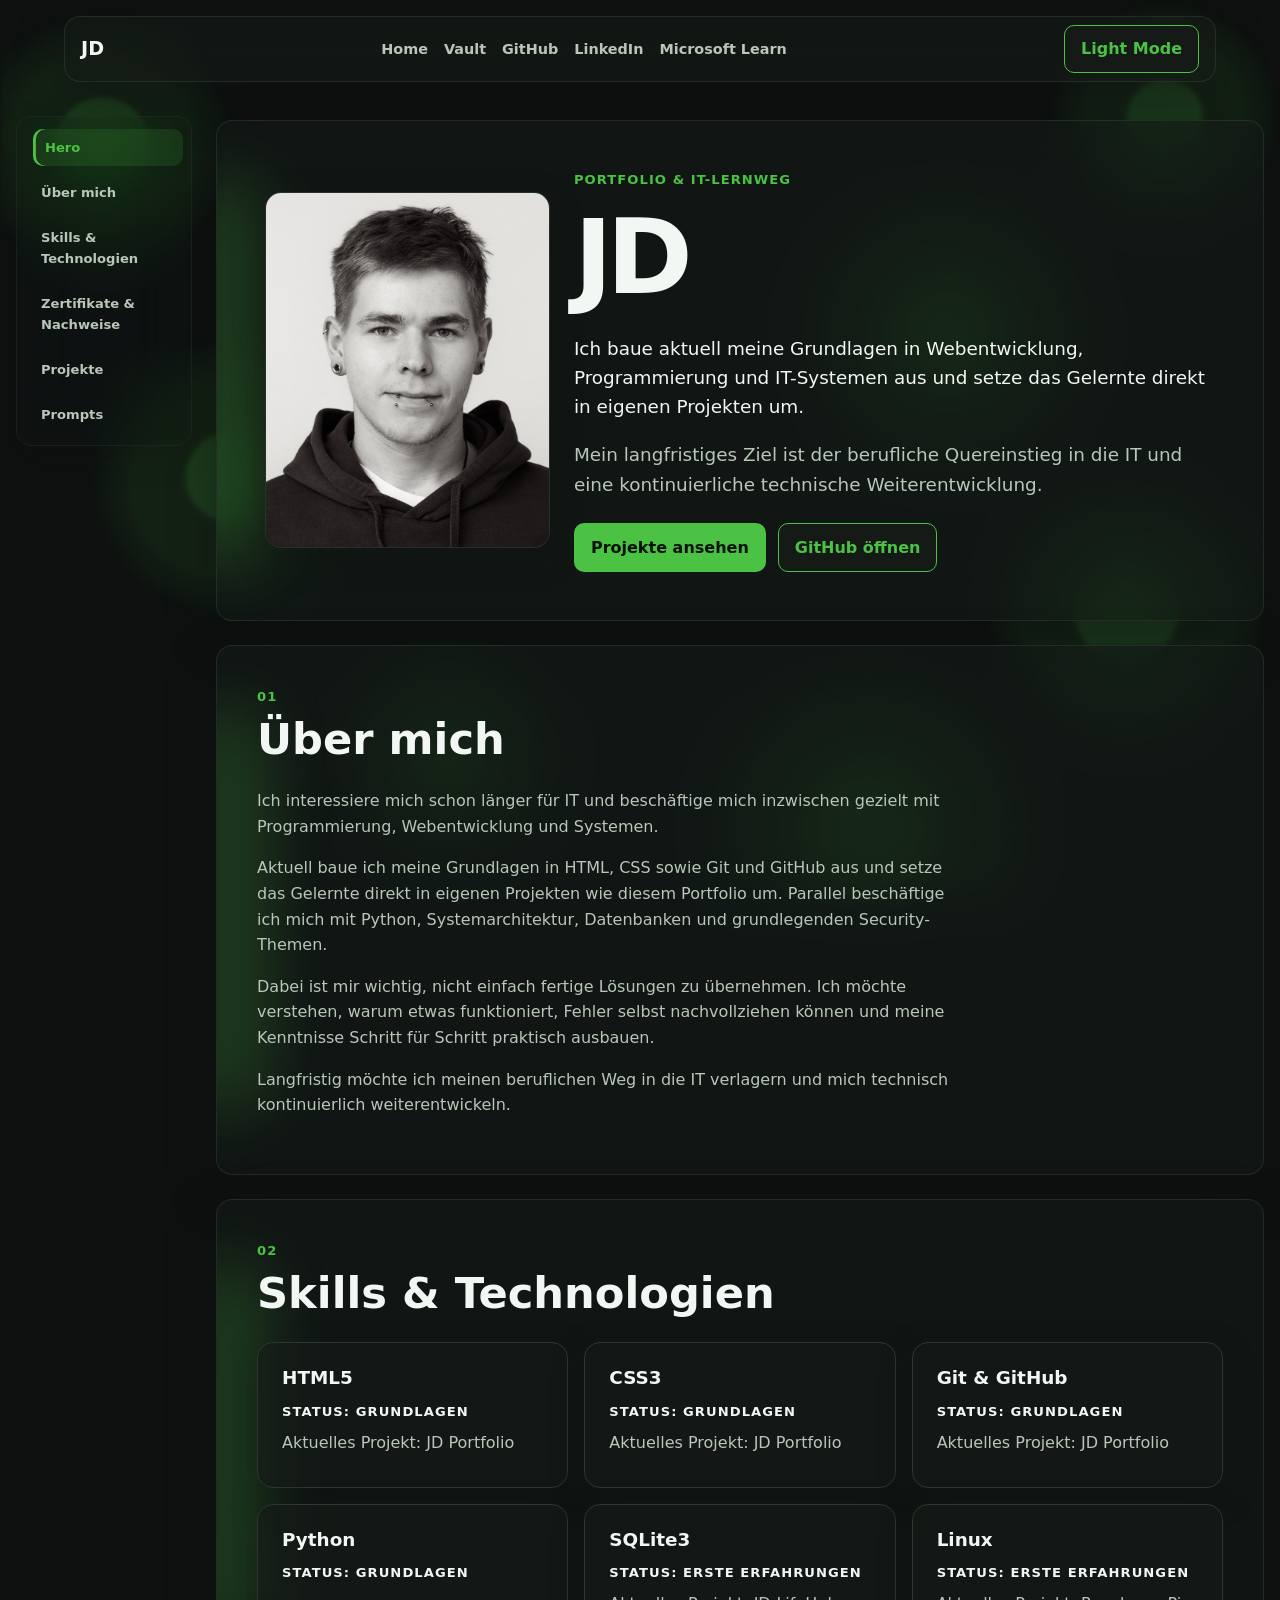
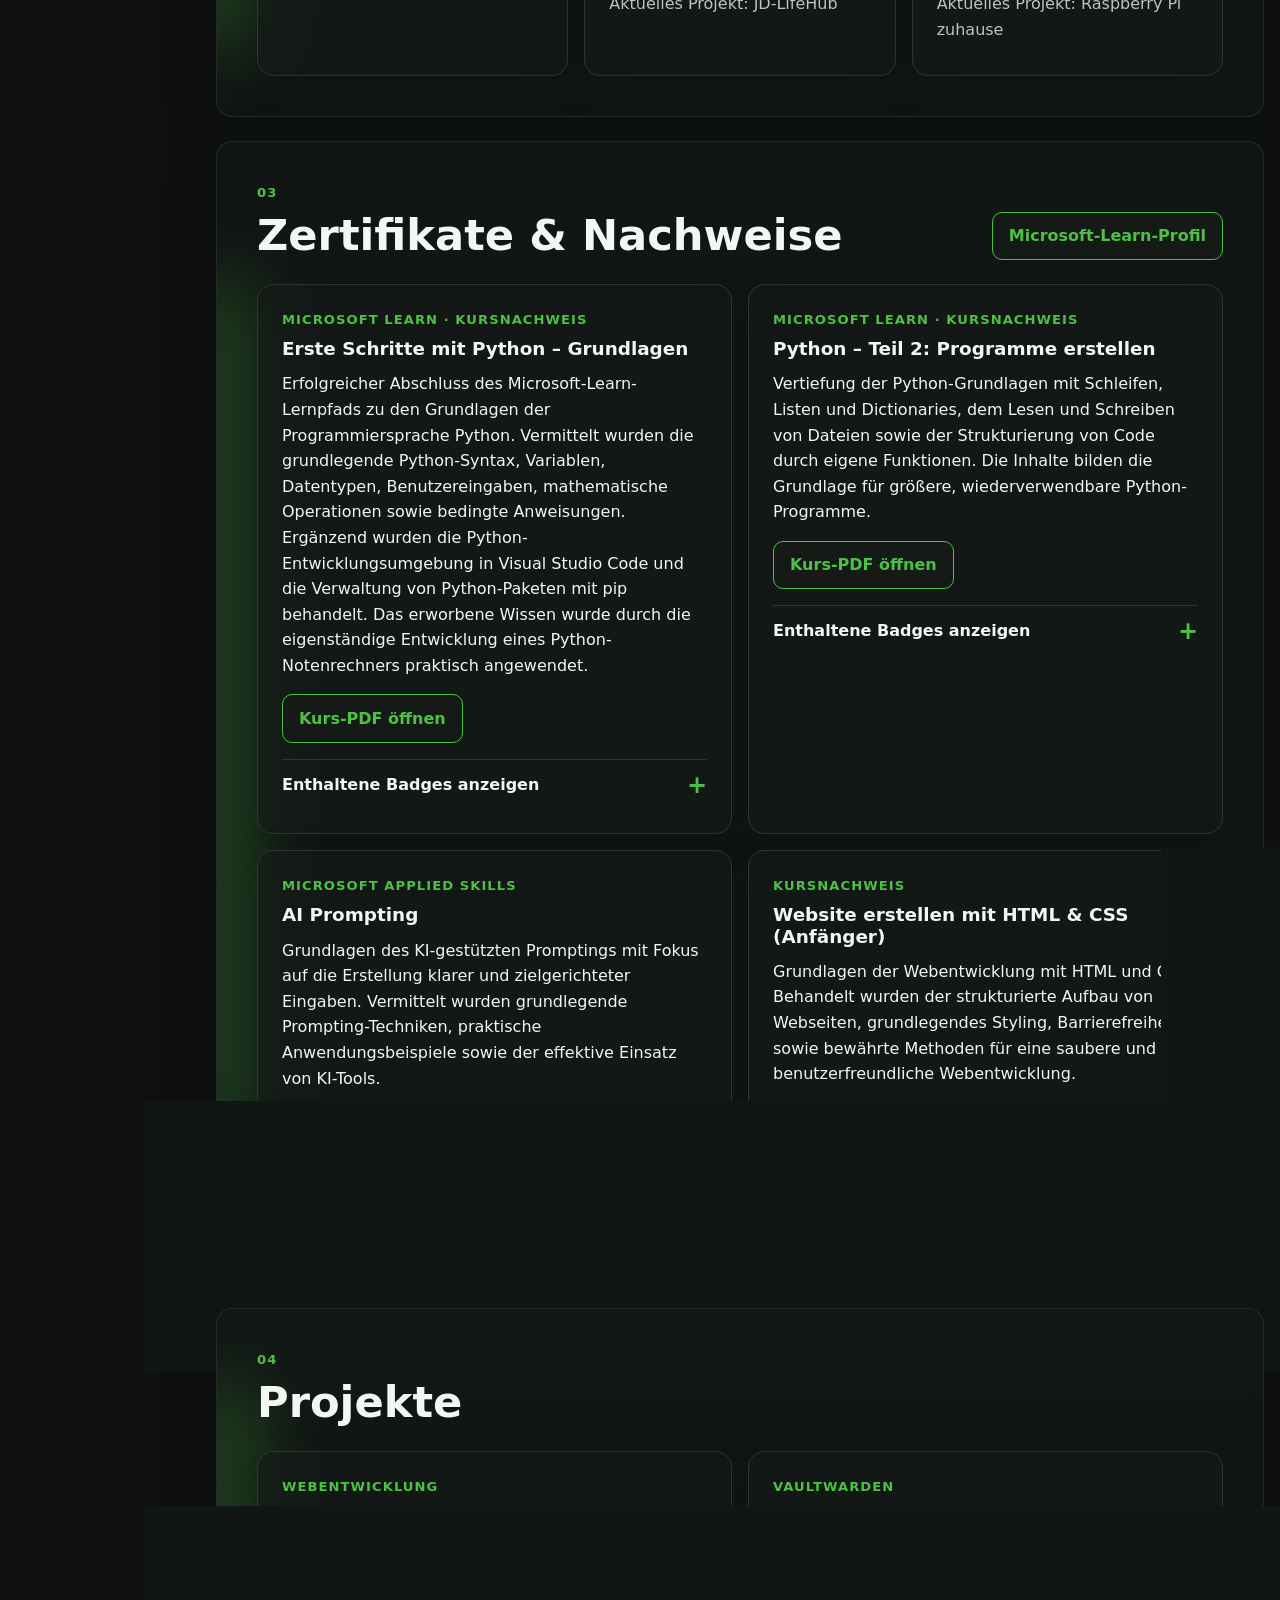
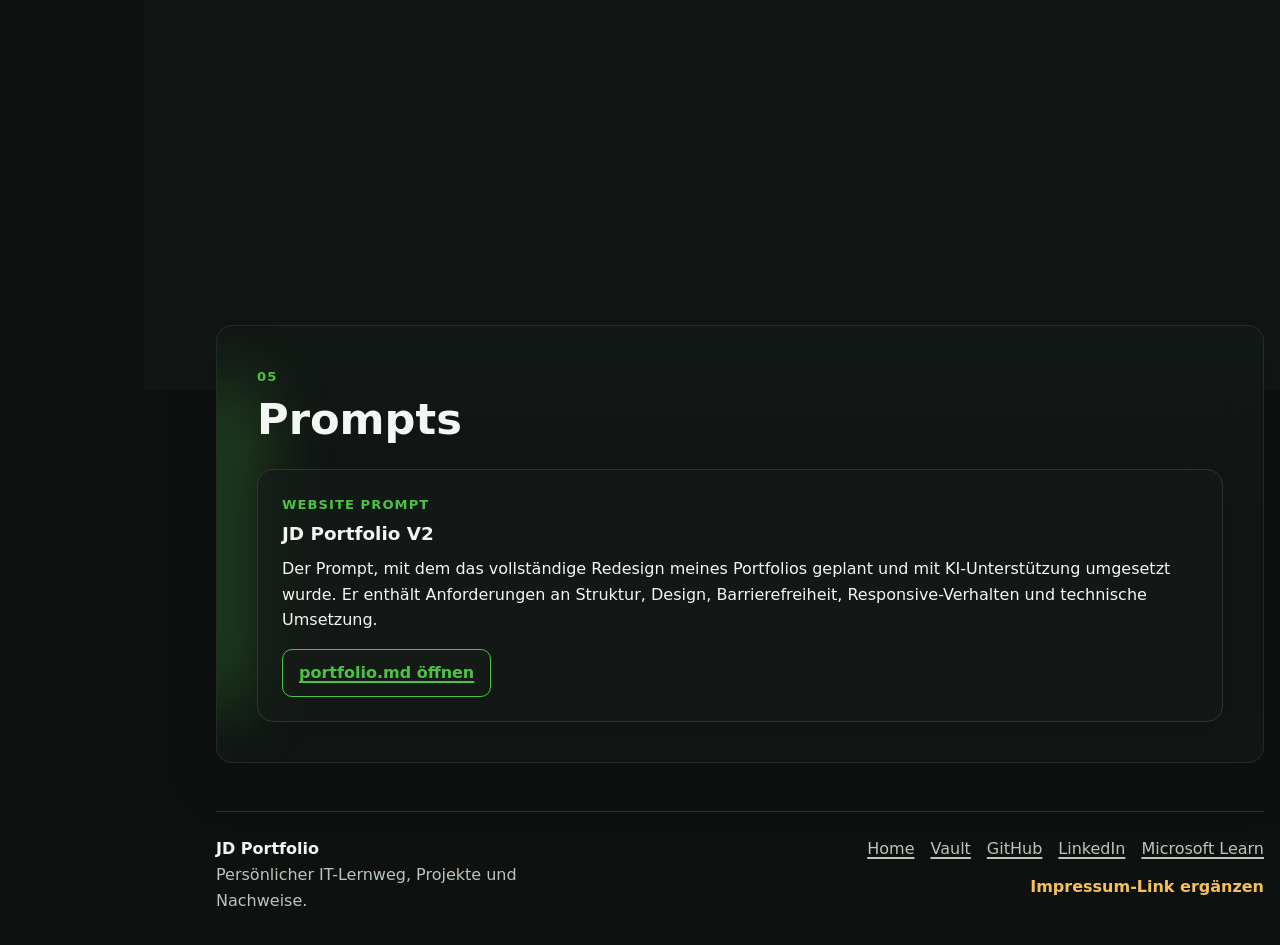
==== index.html @ 9804b28b "docs: add comments to index.html" ====
<!doctype html>
<html lang="de" data-theme="dark">
  <head>
    <meta charset="UTF-8" />
    <meta name="viewport" content="width=device-width, initial-scale=1.0" />
    <meta
      name="description"
      content="JD Portfolio – persönliches IT-Portfolio mit Lernweg, Skills, Zertifikaten, Projekten und Prompts."
    />
    <title>JD | Portfolio</title>

    <link rel="stylesheet" href="jd-design-tokens.css" />
    <link rel="stylesheet" href="style.css" />

    <script src="components.js" defer></script>
    <script src="script.js" defer></script>
  </head>
  <body>
    <a class="skip-link" href="#main-content"> Zum Hauptinhalt springen </a>

    <!-- HEADER: Gemeinsamer Seitenkopf aus components.js -->
    <div id="site-header"></div>

    <!-- NAVIGATION: Seitliche Sprunglinks -->
    <nav class="side-nav" aria-label="Seitennavigation">
      <a href="#hero">Hero</a>
      <a href="#about">Über mich</a>
      <a href="#skills">Skills &amp; Technologien</a>
      <a href="#certificates">Zertifikate &amp; Nachweise</a>
      <a href="#projects">Projekte</a>
      <a href="#prompts">Prompts</a>
    </nav>

    <main id="main-content" class="page-shell">
      <!-- HERO: Profil und Einstieg -->
      <section class="hero glass-panel" id="hero" aria-labelledby="hero-title">
        <div class="hero-photo">
          <img src="assets/images/profile-BnW.jpg" alt="Profilbild von JD" />
        </div>

        <div class="hero-content">
          <p class="eyebrow">Portfolio &amp; IT-Lernweg</p>
          <h1 id="hero-title">JD</h1>
          <p class="hero-text">
            Ich baue aktuell meine Grundlagen in Webentwicklung, Programmierung
            und IT-Systemen aus und setze das Gelernte direkt in eigenen
            Projekten um.
          </p>
          <p class="hero-text muted">
            Mein langfristiges Ziel ist der berufliche Quereinstieg in die IT
            und eine kontinuierliche technische Weiterentwicklung.
          </p>
          <div class="hero-actions">
            <a class="button button-primary" href="#projects">
              Projekte ansehen
            </a>
            <a
              class="button button-secondary"
              href="https://github.com/JayD-Labs"
              target="_blank"
              rel="noopener noreferrer"
            >
              GitHub öffnen
            </a>
          </div>
        </div>
      </section>

      <!-- ÜBER MICH: Profiltext -->
      <section
        class="content-section glass-panel"
        id="about"
        aria-labelledby="about-title"
      >
        <div class="section-heading">
          <p class="eyebrow">01</p>
          <h2 id="about-title">Über mich</h2>
        </div>

        <div class="prose">
          <p>
            Ich interessiere mich schon länger für IT und beschäftige mich
            inzwischen gezielt mit Programmierung, Webentwicklung und Systemen.
          </p>
          <p>
            Aktuell baue ich meine Grundlagen in HTML, CSS sowie Git und GitHub
            aus und setze das Gelernte direkt in eigenen Projekten wie diesem
            Portfolio um. Parallel beschäftige ich mich mit Python,
            Systemarchitektur, Datenbanken und grundlegenden Security-Themen.
          </p>
          <p>
            Dabei ist mir wichtig, nicht einfach fertige Lösungen zu übernehmen.
            Ich möchte verstehen, warum etwas funktioniert, Fehler selbst
            nachvollziehen können und meine Kenntnisse Schritt für Schritt
            praktisch ausbauen.
          </p>
          <p>
            Langfristig möchte ich meinen beruflichen Weg in die IT verlagern
            und mich technisch kontinuierlich weiterentwickeln.
          </p>
        </div>
      </section>

      <!-- SKILLS: Technologien und Lernstand -->
      <section
        class="content-section glass-panel"
        id="skills"
        aria-labelledby="skills-title"
      >
        <div class="section-heading">
          <p class="eyebrow">02</p>
          <h2 id="skills-title">Skills &amp; Technologien</h2>
        </div>

        <div class="card-grid skill-grid">
          <article class="card skill-card">
            <h3>HTML5</h3>
            <p class="status-label">Status: Grundlagen</p>
            <p class="muted">Aktuelles Projekt: JD Portfolio</p>
          </article>
          <article class="card skill-card">
            <h3>CSS3</h3>
            <p class="status-label">Status: Grundlagen</p>
            <p class="muted">Aktuelles Projekt: JD Portfolio</p>
          </article>
          <article class="card skill-card">
            <h3>Git &amp; GitHub</h3>
            <p class="status-label">Status: Grundlagen</p>
            <p class="muted">Aktuelles Projekt: JD Portfolio</p>
          </article>
          <article class="card skill-card">
            <h3>Python</h3>
            <p class="status-label">Status: Grundlagen</p>
          </article>
          <article class="card skill-card">
            <h3>SQLite3</h3>
            <p class="status-label">Status: Erste Erfahrungen</p>
            <p class="muted">Aktuelles Projekt: JD-LifeHub</p>
          </article>
          <article class="card skill-card">
            <h3>Linux</h3>
            <p class="status-label">Status: Erste Erfahrungen</p>
            <p class="muted">Aktuelles Projekt: Raspberry Pi zuhause</p>
          </article>
        </div>
      </section>

      <!-- ZERTIFIKATE: Alle Nachweise im gemeinsamen Karten-Grid -->
      <section
        class="content-section glass-panel"
        id="certificates"
        aria-labelledby="certificates-title"
      >
        <div class="section-heading section-heading-with-action">
          <div>
            <p class="eyebrow">03</p>
            <h2 id="certificates-title">Zertifikate &amp; Nachweise</h2>
          </div>
          <a
            class="button button-secondary"
            href="https://learn.microsoft.com/de-de/users/justindanielschuldt-7930/achievements"
            target="_blank"
            rel="noopener noreferrer"
            >Microsoft-Learn-Profil</a
          >
        </div>

        <div class="card-grid certificate-grid">
          <!-- ZERTIFIKAT: Python Teil 1 – Grundlagen -->

          <article class="card certificate-card certificate-course">
            <div>
              <p class="card-kicker">Microsoft Learn · Kursnachweis</p>

              <h3>Erste Schritte mit Python – Grundlagen</h3>

              <p>
                Erfolgreicher Abschluss des Microsoft-Learn-Lernpfads zu den
                Grundlagen der Programmiersprache Python. Vermittelt wurden die
                grundlegende Python-Syntax, Variablen, Datentypen,
                Benutzereingaben, mathematische Operationen sowie bedingte
                Anweisungen. Ergänzend wurden die Python-Entwicklungsumgebung in
                Visual Studio Code und die Verwaltung von Python-Paketen mit pip
                behandelt. Das erworbene Wissen wurde durch die eigenständige
                Entwicklung eines Python-Notenrechners praktisch angewendet.
              </p>
            </div>

            <a
              class="button button-secondary"
              href="assets/certificates/python-grundlagen.pdf"
              target="_blank"
              rel="noopener noreferrer"
            >
              Kurs-PDF öffnen
            </a>

            <button
              class="accordion-trigger"
              type="button"
              aria-expanded="false"
              aria-controls="python-certificate-details"
            >
              Enthaltene Badges anzeigen
              <span aria-hidden="true">+</span>
            </button>

            <div class="accordion-panel" id="python-certificate-details" hidden>
              <article class="nested-card">
                <h3>Schreiben des ersten Python-Codes</h3>

                <p>
                  Einführung in die Programmiersprache Python und ihre
                  grundlegende Syntax. Erste Python-Programme erstellt, die
                  print()-Funktion kennengelernt und grundlegende Anweisungen
                  zur Ausgabe von Texten ausgeführt.
                </p>

                <a
                  href="assets/certificates/python-first-code.pdf"
                  target="_blank"
                  rel="noopener noreferrer"
                >
                  Badge-PDF öffnen
                </a>
              </article>

              <article class="nested-card">
                <h3>Daten in Python verarbeiten</h3>

                <p>
                  Grundlagen der Datenverarbeitung mit Python erlernt. Variablen
                  und Datentypen wie int, float und str verwendet,
                  Benutzereingaben verarbeitet und mathematische Berechnungen
                  durchgeführt. Das Wissen wurde durch die eigenständige
                  Entwicklung eines Notenrechners praktisch angewendet.
                </p>

                <a
                  href="assets/certificates/python-daten.pdf"
                  target="_blank"
                  rel="noopener noreferrer"
                >
                  Badge-PDF öffnen
                </a>
              </article>

              <article class="nested-card">
                <h3>Python mit Visual Studio Code entwickeln</h3>

                <p>
                  Einrichtung und Verwendung einer Python-Entwicklungsumgebung
                  mit Visual Studio Code. Grundlagen der Python-Erweiterungen,
                  der Verwaltung von Python-Paketen mit pip sowie der Arbeit mit
                  virtuellen Umgebungen kennengelernt.
                </p>

                <a
                  href="assets/certificates/vsc-py-pip-grundlagen.pdf"
                  target="_blank"
                  rel="noopener noreferrer"
                >
                  Badge-PDF öffnen
                </a>
              </article>

              <article class="nested-card">
                <h3>Entscheidungen in Python treffen</h3>

                <p>
                  Grundlagen der bedingten Programmausführung erlernt. Mit if-,
                  elif- und else-Anweisungen gearbeitet, Vergleichsoperatoren
                  kennengelernt und logische Bedingungen zur Steuerung des
                  Programmablaufs verwendet.
                </p>

                <a
                  href="assets/certificates/python-abfragen.pdf"
                  target="_blank"
                  rel="noopener noreferrer"
                >
                  Badge-PDF öffnen
                </a>
              </article>
            </div>
          </article>

          <!-- ZERTIFIKAT: Python Teil 2 – Programme erstellen -->
          <article class="card certificate-card certificate-course">
            <div>
              <p class="card-kicker">Microsoft Learn · Kursnachweis</p>
              <h3>Python – Teil 2: Programme erstellen</h3>
              <p>
                Vertiefung der Python-Grundlagen mit Schleifen, Listen und
                Dictionaries, dem Lesen und Schreiben von Dateien sowie der
                Strukturierung von Code durch eigene Funktionen. Die Inhalte
                bilden die Grundlage für größere, wiederverwendbare
                Python-Programme.
              </p>
            </div>

            <a
              class="button button-secondary"
              href="assets/certificates/python2-grundlagen2.pdf"
              target="_blank"
              rel="noopener noreferrer"
              >Kurs-PDF öffnen</a
            >

            <button
              class="accordion-trigger"
              type="button"
              aria-expanded="false"
              aria-controls="python2-certificate-details"
            >
              Enthaltene Badges anzeigen
              <span aria-hidden="true">+</span>
            </button>

            <div
              class="accordion-panel"
              id="python2-certificate-details"
              hidden
            >
              <article class="nested-card">
                <h3>Aktionen mit Schleifen wiederholen</h3>
                <p>
                  Wiederholte Programmausführung mit for- und while-Schleifen
                  sowie die Steuerung von Schleifenabläufen kennengelernt.
                </p>
                <a
                  href="assets/certificates/python2-schleifen.pdf"
                  target="_blank"
                  rel="noopener noreferrer"
                  >Badge-PDF öffnen</a
                >
              </article>

              <article class="nested-card">
                <h3>Daten mit Listen und Dictionaries organisieren</h3>
                <p>
                  Mehrere Werte in Listen speichern und strukturierte Daten mit
                  Dictionaries verwalten und verarbeiten.
                </p>
                <a
                  href="assets/certificates/python2-dict-list.pdf"
                  target="_blank"
                  rel="noopener noreferrer"
                  >Badge-PDF öffnen</a
                >
              </article>

              <article class="nested-card">
                <h3>Dateien lesen und schreiben</h3>
                <p>
                  Dateien mit Python öffnen, Inhalte auslesen und Daten
                  dauerhaft in Dateien speichern.
                </p>
                <a
                  href="assets/certificates/python2-read-write.pdf"
                  target="_blank"
                  rel="noopener noreferrer"
                  >Badge-PDF öffnen</a
                >
              </article>

              <article class="nested-card">
                <h3>Wiederverwendbaren Code mit Funktionen schreiben</h3>
                <p>
                  Eigene Funktionen mit def erstellen, Parameter übergeben und
                  Rückgabewerte verwenden, um Programme übersichtlich zu
                  strukturieren.
                </p>
                <a
                  href="assets/certificates/python2-def.pdf"
                  target="_blank"
                  rel="noopener noreferrer"
                  >Badge-PDF öffnen</a
                >
              </article>
            </div>
          </article>

          <!-- ZERTIFIKAT: AI Prompting -->
          <article class="card certificate-card">
            <div>
              <p class="card-kicker">Microsoft Applied Skills</p>
              <h3>AI Prompting</h3>
              <p>
                Grundlagen des KI-gestützten Promptings mit Fokus auf die
                Erstellung klarer und zielgerichteter Eingaben. Vermittelt
                wurden grundlegende Prompting-Techniken, praktische
                Anwendungsbeispiele sowie der effektive Einsatz von KI-Tools.
              </p>
            </div>
            <a
              class="button button-secondary"
              href="assets/certificates/microsoft-ai-prompting.pdf"
              target="_blank"
              rel="noopener noreferrer"
              >PDF öffnen</a
            >
          </article>

          <!-- ZERTIFIKAT: HTML & CSS für Anfänger -->
          <article class="card certificate-card certificate-course">
            <div>
              <p class="card-kicker">Kursnachweis</p>
              <h3>Website erstellen mit HTML &amp; CSS (Anfänger)</h3>
              <p>
                Grundlagen der Webentwicklung mit HTML und CSS. Behandelt wurden
                der strukturierte Aufbau von Webseiten, grundlegendes Styling,
                Barrierefreiheit sowie bewährte Methoden für eine saubere und
                benutzerfreundliche Webentwicklung.
              </p>
            </div>

            <a
              class="button button-secondary"
              href="assets/certificates/html-css-anfaenger-zertifikat.pdf"
              target="_blank"
              rel="noopener noreferrer"
              >Kurs-PDF öffnen</a
            >

            <button
              class="accordion-trigger"
              type="button"
              aria-expanded="false"
              aria-controls="certificate-details"
            >
              Enthaltene Badges anzeigen
              <span aria-hidden="true">+</span>
            </button>

            <div class="accordion-panel" id="certificate-details" hidden>
              <article class="nested-card">
                <h3>Erste Website mit HTML erstellen</h3>
                <p>
                  Grundlagen und erste Befehle in HTML ausgeführt. Eine kleine
                  Übungswebsite erstellt.
                </p>
                <a
                  href="assets/certificates/html-grundkenntnisse.pdf"
                  target="_blank"
                  rel="noopener noreferrer"
                  >Badge-PDF öffnen</a
                >
              </article>
              <article class="nested-card">
                <h3>Verwenden von CSS auf einer Website</h3>
                <p>
                  Grundlagen und erste Befehle in CSS ausgeführt. Einbindung von
                  CSS-Dateien in HTML gelernt und erste optische Änderungen
                  gemacht.
                </p>
                <a
                  href="assets/certificates/css-grundlagen.pdf"
                  target="_blank"
                  rel="noopener noreferrer"
                  >Badge-PDF öffnen</a
                >
              </article>
              <article class="nested-card">
                <h3>Grundlagen zur Barrierefreiheit in HTML</h3>
                <p>
                  Erste Grundlagen des WCAG-Standards gelernt, darunter Schrift-
                  und Farbaspekte sowie Lighthouse.
                </p>
                <a
                  href="assets/certificates/barrierefreiheit-html.pdf"
                  target="_blank"
                  rel="noopener noreferrer"
                  >Badge-PDF öffnen</a
                >
              </article>
            </div>
          </article>
        </div>
      </section>

      <!-- PROJEKTE: Praxisbeispiele und GitHub-Repositories -->
      <section
        class="content-section glass-panel"
        id="projects"
        aria-labelledby="projects-title"
      >
        <div class="section-heading">
          <p class="eyebrow">04</p>
          <h2 id="projects-title">Projekte</h2>
        </div>

        <div class="card-grid project-grid">
          <!-- PROJEKT: JD Portfolio -->
          <article class="card project-card">
            <div>
              <p class="card-kicker">Webentwicklung</p>
              <h3>JD Portfolio</h3>

              <p>
                Mein persönliches Portfolio zur Darstellung meines IT-Lernwegs,
                meiner Projekte und Zertifikate. Die erste Version habe ich
                eigenständig mit HTML und CSS aufgebaut. Das aktuelle Redesign
                entstand mit KI-Unterstützung auf Basis meiner eigenen
                Anforderungen, Inhalte, Designvorgaben und Prompts. Dabei
                übernehme ich die Prüfung, Anpassung und Weiterentwicklung der
                generierten Lösungen selbst.
              </p>
            </div>

            <button
              class="accordion-trigger"
              type="button"
              aria-expanded="false"
              aria-controls="project-jd-details"
            >
              Projektdetails anzeigen
              <span aria-hidden="true">+</span>
            </button>

            <div class="accordion-panel" id="project-jd-details" hidden>
              <dl class="project-meta">
                <div>
                  <dt>Technologien</dt>
                  <dd>HTML, CSS, JavaScript, Git &amp; GitHub</dd>
                </div>

                <div>
                  <dt>Mein Anteil</dt>
                  <dd>
                    Konzeption, Anforderungen, Inhalte, Designvorgaben,
                    Prompting, Tests und Weiterentwicklung
                  </dd>
                </div>

                <div>
                  <dt>KI-Unterstützung</dt>
                  <dd>
                    Erstellung und Überarbeitung größerer Teile von HTML, CSS
                    und JavaScript auf Basis meiner Vorgaben
                  </dd>
                </div>

                <div>
                  <dt>Prompt</dt>
                  <dd>
                    <a href="assets/prompts/portfolio.md"> portfolio.md </a>
                  </dd>
                </div>
              </dl>
            </div>
          </article>

          <!-- PROJEKT: Vaultwarden -->
          <article class="card project-card">
            <div>
              <p class="card-kicker">Vaultwarden</p>
              <h3>Self-hosted Passwortmanager</h3>

              <p>
                Mein selbst gehosteter Passwortmanager auf einem Raspberry Pi.
                Vaultwarden läuft containerisiert mit Docker und speichert meine
                Passwörter
                <strong>privat auf meiner eigenen Infrastruktur</strong>.
              </p>
            </div>

            <button
              class="accordion-trigger"
              type="button"
              aria-expanded="false"
              aria-controls="project-vaultwarden-details"
            >
              Projektdetails anzeigen
              <span aria-hidden="true">+</span>
            </button>

            <div
              class="accordion-panel"
              id="project-vaultwarden-details"
              hidden
            >
              <dl class="project-meta">
                <div>
                  <dt>Technologien</dt>
                  <dd>
                    Raspberry Pi, Linux, Docker, Docker Compose, Vaultwarden,
                    Caddy, Git &amp; GitHub
                  </dd>
                </div>

                <div>
                  <dt>Mein Anteil</dt>
                  <dd>
                    Planung der Architektur, Einrichtung des Linux-Servers,
                    Aufbau der Docker-Umgebung, Konfiguration von Vaultwarden,
                    Netzwerk- und Sicherheitskonfiguration sowie Tests,
                    Dokumentation und Versionsverwaltung
                  </dd>
                </div>

                <div>
                  <dt>Lernziele</dt>
                  <dd>
                    Linux-Administration, Docker, Container-Netzwerke, Reverse
                    Proxy, Self-Hosting, Sicherheit und Git
                  </dd>
                </div>

                <div>
                  <dt>KI-Unterstützung</dt>
                  <dd>
                    Schrittweise Unterstützung bei Planung, Fehlersuche und
                    Erklärung neuer Linux-, Docker- und Netzwerk-Konzepte. Die
                    Einrichtung und Befehle wurden von mir selbst durchgeführt.
                  </dd>
                </div>

                <div>
                  <dt>Repository</dt>
                  <dd>
                    <a
                      href="https://github.com/JayD-labs/vaultwarden"
                      target="_blank"
                      rel="noopener noreferrer"
                    >
                      GitHub – Vaultwarden
                    </a>
                  </dd>
                </div>
              </dl>
            </div>
          </article>
        </div>
      </section>

      <!-- PROMPTS: Dokumentation des Website-Redesigns -->
      <section
        class="content-section glass-panel"
        id="prompts"
        aria-labelledby="prompts-title"
      >
        <div class="section-heading">
          <p class="eyebrow">05</p>
          <h2 id="prompts-title">Prompts</h2>
        </div>

        <article class="card prompt-card">
          <p class="card-kicker">Website Prompt</p>

          <h3>JD Portfolio V2</h3>

          <p>
            Der Prompt, mit dem das vollständige Redesign meines Portfolios
            geplant und mit KI-Unterstützung umgesetzt wurde. Er enthält
            Anforderungen an Struktur, Design, Barrierefreiheit,
            Responsive-Verhalten und technische Umsetzung.
          </p>

          <a class="button button-secondary" href="assets/prompts/portfolio.md">
            portfolio.md öffnen
          </a>
        </article>
      </section>
    </main>

    <!-- FOOTER: Gemeinsamer Seitenfuß aus components.js -->
    <div id="site-footer"></div>

    <!-- ZURÜCK NACH OBEN: Sprungbutton -->
    <button
      class="button button-primary back-to-top"
      type="button"
      id="back-to-top"
      aria-label="Zurück zum Seitenanfang"
      hidden
    >
      ↑
    </button>
  </body>
</html>
---- jd-design-tokens.css ----
/*
 * JD Design System v1.1
 * Farbpalette + WCAG-AA-orientierte Design Tokens
 *
 * Nutzung:
 *   <link rel="stylesheet" href="jd-design-tokens.css">
 *
 * Theme:
 *   <html data-theme="light">
 *   <html data-theme="dark">
 */

:root {
  /* -------------------------------------------------
       Brand Scale
    ------------------------------------------------- */
  --green-900: #032d01;
  --green-800: #044203;
  --green-700: #075204;
  --green-600: #0b6406;
  --green-500: #147a0d;
  --green-400: #2c9625;
  --green-300: #56b650;
  --green-200: #8dd589;
  --green-100: #cbeac8;
  --green-50: #edf8ec;

  /* -------------------------------------------------
       Statusfarben
    ------------------------------------------------- */
  --success-light: #0f766e;
  --success-dark: #5dd6c8;

  --warning-light: #8a5a00;
  --warning-dark: #f2c15c;

  --error-light: #a93434;
  --error-dark: #f47a7a;

  --info-light: #5b4db7;
  --info-dark: #b5a7ff;

  /* -------------------------------------------------
       Akzentfarben
    ------------------------------------------------- */
  --accent-warm: #b68a2e;
  --accent-soft: #7a5c3a;
  --accent-neutral: #7f958c;

  /* -------------------------------------------------
       Sonstige Standardwerte
    ------------------------------------------------- */
  --radius-sm: 0.375rem;
  --radius-md: 0.625rem;
  --radius-lg: 1rem;

  --transition-fast: 150ms ease;
  --transition-normal: 250ms ease;

  --focus-width: 3px;
  --focus-offset: 3px;
}

/* =====================================================
   LIGHT MODE
   ===================================================== */

:root,
[data-theme="light"] {
  --color-background: #f7faf7;
  --color-surface: #ffffff;
  --color-surface-soft: #eef3ee;

  --color-text: #162017;
  --color-text-muted: #536154;

  --color-primary: #0b6406;
  --color-primary-hover: #075204;
  --color-primary-active: #044203;
  --color-on-primary: #ffffff;

  --color-border-subtle: #dce5dc;
  --color-border-control: #7a8a7c;

  --color-focus-ring: #0b6406;
  --color-focus-separator: #ffffff;

  --color-success: var(--success-light);
  --color-warning: var(--warning-light);
  --color-error: var(--error-light);
  --color-info: var(--info-light);
}

/* =====================================================
   DARK MODE
   ===================================================== */

[data-theme="dark"] {
  --color-background: #0e1110;
  --color-surface: #151a17;
  --color-surface-soft: #1d2420;

  --color-text: #f3f7f3;
  --color-text-muted: #b8c7b9;

  --color-primary: #4bc244;
  --color-primary-hover: #6dd267;
  --color-primary-active: #32a82a;
  --color-on-primary: #081108;

  --color-border-subtle: #2d3631;
  --color-border-control: #647367;

  --color-focus-ring: #8dd589;
  --color-focus-separator: #0e1110;

  --color-success: var(--success-dark);
  --color-warning: var(--warning-dark);
  --color-error: var(--error-dark);
  --color-info: var(--info-dark);
}

/* =====================================================
   OPTIONALE AUTOMATISCHE DARK-MODE-ERKENNUNG

   Greift nur, wenn am <html>-Element KEIN data-theme
   gesetzt wurde.
   ===================================================== */

@media (prefers-color-scheme: dark) {
  :root:not([data-theme]) {
    --color-background: #0e1110;
    --color-surface: #151a17;
    --color-surface-soft: #1d2420;

    --color-text: #f3f7f3;
    --color-text-muted: #b8c7b9;

    --color-primary: #4bc244;
    --color-primary-hover: #6dd267;
    --color-primary-active: #32a82a;
    --color-on-primary: #081108;

    --color-border-subtle: #2d3631;
    --color-border-control: #647367;

    --color-focus-ring: #8dd589;
    --color-focus-separator: #0e1110;

    --color-success: var(--success-dark);
    --color-warning: var(--warning-dark);
    --color-error: var(--error-dark);
    --color-info: var(--info-dark);
  }
}

/* =====================================================
   BASIS
   ===================================================== */

html {
  color-scheme: light dark;
}

body {
  margin: 0;
  background: var(--color-background);
  color: var(--color-text);
  font-family:
    Inter,
    system-ui,
    -apple-system,
    BlinkMacSystemFont,
    "Segoe UI",
    sans-serif;
  line-height: 1.6;
}

/* =====================================================
   TEXT
   ===================================================== */

a {
  color: var(--color-primary);
  text-decoration-thickness: 0.1em;
  text-underline-offset: 0.18em;
}

a:hover {
  color: var(--color-primary-hover);
}

.muted {
  color: var(--color-text-muted);
}

/* =====================================================
   SURFACES / CARDS
   ===================================================== */

.surface {
  background: var(--color-surface);
  color: var(--color-text);
}

.surface-soft {
  background: var(--color-surface-soft);
  color: var(--color-text);
}

.card {
  background: var(--color-surface);
  color: var(--color-text);
  border: 1px solid var(--color-border-subtle);
  border-radius: var(--radius-lg);
}

/* =====================================================
   BUTTONS
   ===================================================== */

.button {
  display: inline-flex;
  align-items: center;
  justify-content: center;

  padding: 0.65rem 1rem;
  border: 1px solid transparent;
  border-radius: var(--radius-md);

  font: inherit;
  font-weight: 600;
  cursor: pointer;

  transition:
    background-color var(--transition-fast),
    border-color var(--transition-fast),
    color var(--transition-fast),
    transform var(--transition-fast);
}

.button-primary {
  background: var(--color-primary);
  color: var(--color-on-primary);
}

.button-primary:hover {
  background: var(--color-primary-hover);
}

.button-primary:active {
  background: var(--color-primary-active);
}

.button-secondary {
  background: var(--color-surface);
  color: var(--color-primary);
  border-color: var(--color-primary);
}

.button-secondary:hover {
  background: var(--color-surface-soft);
}

.button:disabled,
.button[aria-disabled="true"] {
  opacity: 0.55;
  cursor: not-allowed;
}

/* =====================================================
   FORM CONTROLS
   ===================================================== */

input,
textarea,
select {
  background: var(--color-surface);
  color: var(--color-text);

  border: 1px solid var(--color-border-control);
  border-radius: var(--radius-sm);

  font: inherit;
}

::placeholder {
  color: var(--color-text-muted);
}

/* =====================================================
   FOKUS
   WCAG-orientierter Dual Focus Ring
   ===================================================== */

:focus {
  outline: none;
}

:focus-visible {
  outline: var(--focus-width) solid var(--color-focus-ring);
  outline-offset: var(--focus-offset);

  /*
     * Zusätzlicher Kontrastring.
     * Dadurch bleibt der Fokus auch auf Flächen sichtbar,
     * die dieselbe oder eine ähnliche Farbe wie der Focus Ring haben.
     */
  box-shadow: 0 0 0 calc(var(--focus-width) + 2px) var(--color-focus-separator);
}

/* =====================================================
   STATUS
   Die Farbe niemals als einziges Signal verwenden.
   Immer zusätzlich Text, Icon oder Symbol einsetzen.
   ===================================================== */

.text-success {
  color: var(--color-success);
}

.text-warning {
  color: var(--color-warning);
}

.text-error {
  color: var(--color-error);
}

.text-info {
  color: var(--color-info);
}

/* =====================================================
   AKZENTE
   ===================================================== */

.accent-warm {
  color: var(--accent-warm);
}

.accent-soft {
  color: var(--accent-soft);
}

.accent-neutral {
  color: var(--accent-neutral);
}
---- style.css ----
/* =========================
   Lokale Layout-Variablen
   ========================= */

:root {
    --space-1: 0.25rem;
    --space-2: 0.5rem;
    --space-3: 0.75rem;
    --space-4: 1rem;
    --space-5: 1.5rem;
    --space-6: 2rem;
    --space-7: 3rem;

    --content-width: 72rem;
    --top-nav-height: 5.25rem;

    --glass-surface:
        color-mix(
            in srgb,
            var(--color-surface) 66%,
            transparent
        );

    --glass-border:
        color-mix(
            in srgb,
            var(--color-border-subtle) 70%,
            transparent
        );

    --glass-shadow:
        0 1rem 3rem
        color-mix(
            in srgb,
            var(--color-background) 48%,
            transparent
        );

    --glow-color:
        color-mix(
            in srgb,
            var(--color-primary) 24%,
            transparent
        );

    --bubble-strong:
        color-mix(
            in srgb,
            var(--color-primary) 28%,
            transparent
        );

    --bubble-soft:
        color-mix(
            in srgb,
            var(--color-primary) 11%,
            transparent
        );
}


/* =========================
   Reset / Basis
   ========================= */

*,
*::before,
*::after {
    box-sizing: border-box;
}

html {
    scroll-behavior: smooth;

    scroll-padding-top:
        calc(
            var(--top-nav-height)
            + var(--space-4)
        );
}

body {
    position: relative;
    isolation: isolate;

    min-width: 0;
    min-height: 100vh;

    margin: 0;

    padding-top:
        calc(
            var(--top-nav-height)
            + var(--space-4)
        );

    overflow-x: hidden;

    background:
        var(--color-background);
}


/* =========================
   Hintergrund-Bubbles
   ========================= */

body::before {
    content: "";

    position: fixed;

    inset: 0;

    z-index: 0;

    pointer-events: none;

    background:

        radial-gradient(
            circle at 8% 16%,
            var(--bubble-strong) 0 2.8rem,
            var(--bubble-soft) 3rem 5.5rem,
            transparent 8.5rem
        ),

        radial-gradient(
            circle at 91% 13%,
            var(--bubble-strong) 0 2.2rem,
            var(--bubble-soft) 2.5rem 4.8rem,
            transparent 7.5rem
        ),

        radial-gradient(
            circle at 74% 37%,
            var(--bubble-strong) 0 3.5rem,
            var(--bubble-soft) 3.8rem 7rem,
            transparent 10rem
        ),

        radial-gradient(
            circle at 18% 53%,
            var(--bubble-strong) 0 2.6rem,
            var(--bubble-soft) 3rem 6rem,
            transparent 9rem
        ),

        radial-gradient(
            circle at 88% 68%,
            var(--bubble-strong) 0 3rem,
            var(--bubble-soft) 3.4rem 6.5rem,
            transparent 9rem
        ),

        radial-gradient(
            circle at 35% 84%,
            var(--bubble-strong) 0 2rem,
            var(--bubble-soft) 2.5rem 5rem,
            transparent 8rem
        ),

        radial-gradient(
            circle at 68% 92%,
            var(--bubble-strong) 0 4rem,
            var(--bubble-soft) 4.5rem 8rem,
            transparent 11rem
        );

    filter: blur(2px);

    opacity: 0.9;

    animation:
        background-drift
        42s
        ease-in-out
        infinite;

    will-change: transform;
}


/*
 * Website-Inhalte über die
 * Hintergrund-Bubbles legen.
 */

body > * {
    position: relative;
    z-index: 1;
}


body,
button,
a {
    -webkit-tap-highlight-color: transparent;
}

img,
svg {
    display: block;

    max-width: 100%;
}

button,
a {
    touch-action: manipulation;
}

button {
    color: inherit;
}


p,
h1,
h2,
h3,
dl,
dd {
    margin-top: 0;
}

h1,
h2,
h3 {
    line-height: 1.15;
}

h1 {
    margin-bottom: var(--space-4);

    font-size:
        clamp(
            3rem,
            10vw,
            6.5rem
        );

    letter-spacing: -0.06em;
}

h2 {
    margin-bottom: 0;

    font-size:
        clamp(
            1.8rem,
            5vw,
            2.7rem
        );
}

h3 {
    margin-bottom: var(--space-3);

    font-size: 1.15rem;
}

p:last-child {
    margin-bottom: 0;
}

code {
    overflow-wrap: anywhere;

    color: var(--color-primary);
}


/* =========================
   Skip Link
   ========================= */

.skip-link {
    position: fixed;

    top: var(--space-3);
    left: var(--space-3);

    z-index: 1000;

    transform: translateY(-200%);

    padding:
        var(--space-3)
        var(--space-4);

    border-radius:
        var(--radius-md);

    background:
        var(--color-primary);

    color:
        var(--color-on-primary);

    font-weight: 700;
}

.skip-link:focus {
    transform: translateY(0);
}


/* =========================
   Glass Panels
   ========================= */

.glass-panel {
    position: relative;

    isolation: isolate;

    overflow: hidden;

    border:
        1px solid
        var(--glass-border);

    border-radius:
        var(--radius-lg);

    background:
        var(--glass-surface);

    box-shadow:
        var(--glass-shadow);

    backdrop-filter:
        blur(1.4rem)
        saturate(1.2);

    -webkit-backdrop-filter:
        blur(1.4rem)
        saturate(1.2);
}


/* Grüner seitlicher Glow */

.glass-panel::before {
    content: "";

    position: absolute;

    z-index: -1;

    top: 12%;
    bottom: 12%;

    left: -2rem;

    width: 5rem;

    border-radius: 999px;

    background:
        var(--glow-color);

    filter:
        blur(2rem);

    pointer-events: none;
}


/* =========================
   Cards
   ========================= */

.card {
    padding:
        var(--space-5);

    background:
        color-mix(
            in srgb,
            var(--color-surface) 74%,
            transparent
        );

    box-shadow:
        0 0.7rem 2rem
        color-mix(
            in srgb,
            var(--color-background) 35%,
            transparent
        );

    transition:
        transform var(--transition-normal),
        border-color var(--transition-normal),
        background-color var(--transition-normal);
}

.card:hover {
    transform:
        translateY(-0.15rem);

    border-color:
        color-mix(
            in srgb,
            var(--color-primary) 42%,
            var(--color-border-subtle)
        );
}


.card-grid {
    display: grid;

    gap:
        var(--space-4);
}


.card-kicker,
.eyebrow,
.status-label {
    font-size: 0.82rem;

    font-weight: 750;

    letter-spacing: 0.08em;

    text-transform: uppercase;
}

.card-kicker,
.eyebrow {
    margin-bottom:
        var(--space-2);

    color:
        var(--color-primary);
}

.status-label {
    margin-bottom:
        var(--space-2);

    color:
        var(--color-text);
}

.placeholder-text {
    color:
        var(--color-warning);

    font-weight: 650;
}

/* =========================
   Interactive Card Glow
   ========================= */

.card {
    position: relative;
    isolation: isolate;
    overflow: hidden;

    --mouse-x: 50%;
    --mouse-y: 50%;
}


.card::before {
    content: "";

    position: absolute;
    inset: 0;

    z-index: -1;

    border-radius: inherit;

    background:
        radial-gradient(
            circle 14rem at var(--mouse-x) var(--mouse-y),
            color-mix(
                in srgb,
                var(--color-primary) 12%,
                transparent
            ),
            transparent 70%
        );

    opacity: 0;

    transition:
        opacity var(--transition-normal);

    pointer-events: none;
}


.card:hover::before {
    opacity: 1;
}


/* =========================
   Header
   ========================= */

.site-header {
    position: fixed;

    top: 0;
    left: 0;
    right: 0;

    z-index: 200;

    padding:
        var(--space-3);
}


/* =========================
   Top Navigation
   ========================= */
.top-nav {
    display: flex;
    align-items: center;

    gap: var(--space-3);

    min-height: 3.75rem;
    max-width: var(--content-width);

    margin: 0 auto;

    padding:
        var(--space-2)
        var(--space-3);

    border:
        1px solid
        var(--glass-border);

    border-radius:
        var(--radius-lg);

    background:
        color-mix(
            in srgb,
            var(--color-surface) 62%,
            transparent
        );

    box-shadow:
        var(--glass-shadow);

    backdrop-filter:
        blur(1.5rem)
        saturate(1.2);

    -webkit-backdrop-filter:
        blur(1.5rem)
        saturate(1.2);
}

.brand {
    flex:
        0 0 auto;

    color:
        var(--color-text);

    font-size:
        1.2rem;

    font-weight:
        850;

    text-decoration:
        none;
}


.top-nav-links {
    display: none;

    align-items: center;

    gap:
        var(--space-4);

    margin-left:
        auto;
}


.top-nav-links a {
    color:
        var(--color-text-muted);

    font-size:
        0.9rem;

    font-weight:
        650;

    text-decoration:
        none;
}


.top-nav-links a:hover {
    color:
        var(--color-primary);
}


.theme-toggle {
    margin-left:
        auto;

    white-space:
        nowrap;
}


/* =========================
   Side Navigation
   ========================= */

/*
 * Mobile / Tablet:
 * Navigation ausblenden.
 */

.side-nav {
    display: none;
}


/* =========================
   Seitenlayout
   ========================= */

.page-shell {
    width:
        min(
            calc(100% - 1.5rem),
            var(--content-width)
        );

    margin:
        var(--space-3)
        auto
        var(--space-7);
}


.content-section,
.hero {
    scroll-margin-top:
        calc(
            var(--top-nav-height)
            + var(--space-4)
        );
}


.content-section {
    margin-top:
        var(--space-5);

    padding:
        clamp(
            1.25rem,
            4vw,
            2.5rem
        );
}


.section-heading {
    margin-bottom:
        var(--space-5);
}


.section-heading-with-action {
    display: flex;

    flex-direction: column;

    align-items:
        flex-start;

    gap:
        var(--space-4);
}


.prose {
    max-width:
        68ch;
}


.prose p {
    margin-bottom:
        var(--space-4);

    color:
        var(--color-text-muted);
}


/* =========================
   Hero
   ========================= */

.hero {
    display: grid;

    gap:
        var(--space-5);

    padding:
        clamp(
            1.25rem,
            4vw,
            3rem
        );
}


.hero-photo {
    min-height:
        15rem;

    aspect-ratio:
        4 / 5;

    overflow:
        hidden;

    border:
        1px solid
        var(--glass-border);

    border-radius:
        var(--radius-lg);

    background:
        var(--color-surface-soft);

    box-shadow:
        0 0.7rem 2rem
        color-mix(
            in srgb,
            var(--color-background) 40%,
            transparent
        );
}


.hero-photo img {
    display: block;

    width:
        100%;

    height:
        100%;

    object-fit:
        cover;
}


.hero-content {
    align-self:
        center;
}


.hero-text {
    max-width:
        62ch;

    font-size:
        clamp(
            1rem,
            2.8vw,
            1.15rem
        );
}


.hero-actions {
    display: flex;

    flex-wrap:
        wrap;

    gap:
        var(--space-3);

    margin-top:
        var(--space-5);
}


.hero-actions .button,
.certificate-card > .button,
.section-heading-with-action .button {
    text-decoration:
        none;
}


/* =========================
   Skills
   ========================= */

.skill-card p {
    margin-bottom:
        var(--space-2);
}


/* =========================
   Zertifikate
   ========================= */

.certificate-card,
.project-card {
    display: flex;

    flex-direction:
        column;

    gap:
        var(--space-4);
}


.certificate-card > .button {
    align-self:
        flex-start;
}


.nested-card {
    padding:
        var(--space-4);

    border-left:
        0.2rem solid
        var(--color-primary);

    border-radius:
        var(--radius-md);

    background:
        color-mix(
            in srgb,
            var(--color-surface-soft) 75%,
            transparent
        );
}


.nested-card + .nested-card {
    margin-top:
        var(--space-3);
}


.nested-card p {
    color:
        var(--color-text-muted);
}


/* =========================
   Akkordeons
   ========================= */

.accordion-trigger {
    display: flex;

    align-items:
        center;

    justify-content:
        space-between;

    gap:
        var(--space-4);

    width:
        100%;

    padding:
        var(--space-3) 0;

    border:
        0;

    border-top:
        1px solid
        var(--color-border-subtle);

    background:
        transparent;

    color:
        var(--color-text);

    font:
        inherit;

    font-weight:
        750;

    text-align:
        left;

    cursor:
        pointer;
}


.accordion-trigger span {
    color:
        var(--color-primary);

    font-size:
        1.5rem;

    line-height:
        1;

    transition:
        transform
        var(--transition-normal);
}


.accordion-trigger[aria-expanded="true"] span {
    transform:
        rotate(45deg);
}


.accordion-panel {
    max-height: 0;

    overflow: hidden;

    opacity: 0;

    padding-top: 0;

    transition:
        max-height 420ms ease,
        opacity 280ms ease,
        padding-top 420ms ease;
}


.accordion-panel.is-open {
    opacity: 1;

    padding-top:
        var(--space-2);
}


/* =========================
   Projekte
   ========================= */

.project-meta {
    margin-bottom:
        0;
}


.project-meta div {
    display: grid;

    gap:
        var(--space-1);

    padding:
        var(--space-3) 0;

    border-top:
        1px solid
        var(--color-border-subtle);
}


.project-meta dt {
    font-weight:
        750;
}


.project-meta dd {
    margin-left:
        0;

    color:
        var(--color-text-muted);
}


.project-meta dd.placeholder-text {
    color:
        var(--color-warning);
}


/* =========================
   Prompts
   ========================= */

.prompt-placeholder-card {
    max-width:
        50rem;

    border-style:
        dashed;
}


/* =========================
   Footer
   ========================= */

.site-footer {
    display: flex;

    flex-direction:
        column;

    gap:
        var(--space-4);

    width:
        min(
            calc(100% - 1.5rem),
            var(--content-width)
        );

    margin:
        0 auto
        var(--space-6);

    padding-top:
        var(--space-5);

    border-top:
        1px solid
        var(--color-border-subtle);
}


.site-footer nav {
    display: flex;

    flex-wrap:
        wrap;

    gap:
        var(--space-3)
        var(--space-4);
}


.site-footer a {
    color:
        var(--color-text-muted);
}


/* =========================
   Zurück nach oben
   ========================= */

.back-to-top {
    position: fixed;

    right: var(--space-4);
    bottom: var(--space-4);

    z-index: 250;

    display: grid;
    place-items: center;

    width: 3rem;
    height: 3rem;

    padding: 0;

    border-radius: 999px;

    box-shadow:
        var(--glass-shadow);

    font-size: 1.3rem;

    opacity: 0;
    visibility: hidden;
    pointer-events: none;

    transform:
        translateY(0.75rem)
        scale(0.94);

    transition:
        opacity var(--transition-normal),
        transform var(--transition-normal),
        visibility 0s linear var(--transition-normal);
}


.back-to-top.is-visible {
    opacity: 1;

    visibility: visible;
    pointer-events: auto;

    transform:
        translateY(0)
        scale(1);

    transition-delay: 0s;
}

/* =========================
   Tablet
   ========================= */

@media (min-width: 48rem) {

    :root {
        --top-nav-height:
            5.75rem;
    }


    .site-header {
        padding:
            var(--space-4);
    }


    .top-nav {
        padding-inline:
            var(--space-4);
    }


    .top-nav-links {
        display:
            flex;
    }


    .hero {
        grid-template-columns:
            minmax(14rem, 0.8fr)
            minmax(0, 1.8fr);

        align-items:
            center;
    }


    .hero-photo {
        min-height:
            21rem;
    }


    .section-heading-with-action {
        flex-direction:
            row;

        align-items:
            flex-end;

        justify-content:
            space-between;
    }


    .skill-grid {
        grid-template-columns:
            repeat(
                2,
                minmax(0, 1fr)
            );
    }


    .certificate-grid,
    .project-grid {
        grid-template-columns:
            repeat(
                2,
                minmax(0, 1fr)
            );
    }


    .site-footer {
        flex-direction:
            row;

        justify-content:
            space-between;

        align-items:
            flex-start;
    }


    .site-footer nav {
        justify-content:
            flex-end;

        max-width:
            42rem;
    }
}


/* =========================
   Desktop
   ========================= */

@media (min-width: 72rem) {

    .skill-grid {
        grid-template-columns:
            repeat(
                3,
                minmax(0, 1fr)
            );
    }
}


/* =========================
   Desktop mit Side Navigation
   ========================= */

@media (min-width: 75rem) {

    /*
     * Die Side-Nav bekommt einen
     * eigenen Bereich links.
     *
     * Dadurch kann sie den Inhalt
     * NICHT mehr überdecken.
     */

    .side-nav {
        position:
            fixed;

        top:
            calc(
                var(--top-nav-height)
                + 1.5rem
            );

        left:
            1rem;

        z-index:
            120;

        display:
            flex;

        flex-direction:
            column;

        gap:
            var(--space-2);

        width:
            11rem;

        padding:
            var(--space-3);

        border:
            1px solid
            color-mix(
                in srgb,
                var(--color-border-subtle) 38%,
                transparent
            );

        border-radius:
            var(--radius-lg);

        background:
            color-mix(
                in srgb,
                var(--color-surface) 18%,
                transparent
            );

        box-shadow:
            0 0.75rem 2rem
            color-mix(
                in srgb,
                var(--color-background) 20%,
                transparent
            );

        backdrop-filter:
            blur(1.8rem)
            saturate(1.25);

        -webkit-backdrop-filter:
            blur(1.8rem)
            saturate(1.25);
    }


    .side-nav a {
        padding:
            var(--space-2)
            var(--space-3);

        border-radius:
            var(--radius-md);

        color:
            var(--color-text-muted);

        font-size:
            0.82rem;

        font-weight:
            650;

        text-decoration:
            none;

        transition:
            background-color
            var(--transition-fast),

            color
            var(--transition-fast),

            transform
            var(--transition-fast);
    }


    .side-nav a:hover,
    .side-nav a:focus-visible {
        background:
            color-mix(
                in srgb,
                var(--color-surface-soft) 45%,
                transparent
            );

        color:
            var(--color-primary);

        transform:
            translateX(0.15rem);
    }


    /*
     * Wichtig:
     * Links werden ca. 13,5rem Platz
     * für die Side-Nav reserviert.
     */

    .page-shell {
        width:
            min(
                calc(100% - 14.5rem),
                var(--content-width)
            );

        margin-left:
            max(
                13.5rem,
                calc(
                    (100vw - var(--content-width))
                    / 2
                )
            );

        margin-right:
            auto;
    }


    .site-footer {
        width:
            min(
                calc(100% - 14.5rem),
                var(--content-width)
            );

        margin-left:
            max(
                13.5rem,
                calc(
                    (100vw - var(--content-width))
                    / 2
                )
            );

        margin-right:
            auto;
    }
}

/* =========================
   Interactivity / Motion
   ========================= */


/* Scroll Reveal */

.reveal {
    opacity: 0;

    transform:
        translateY(1.25rem);

    transition:
        opacity 600ms ease,
        transform 600ms ease;
}


.reveal.is-visible {
    opacity: 1;

    transform:
        translateY(0);
}


/* Aktiver Punkt in der Side Navigation */

.side-nav a.is-active {
    background:
        color-mix(
            in srgb,
            var(--color-primary) 14%,
            transparent
        );

    color:
        var(--color-primary);

    transform:
        translateX(0.25rem);

    box-shadow:
        inset 0.18rem 0
        var(--color-primary);
}


/* Top Navigation reagiert auf Scrollen */

.top-nav {
    transition:
        background-color var(--transition-normal),
        border-color var(--transition-normal),
        box-shadow var(--transition-normal);
}


.top-nav.is-scrolled {
    background:
        color-mix(
            in srgb,
            var(--color-surface) 78%,
            transparent
        );

    border-color:
        color-mix(
            in srgb,
            var(--color-primary) 20%,
            var(--color-border-subtle)
        );

    box-shadow:
        0 0.75rem 2.5rem
        color-mix(
            in srgb,
            var(--color-background) 60%,
            transparent
        );
}


/* Profilbild bekommt etwas Tiefe */

.hero-photo img {
    transition:
        transform 700ms ease;
}


.hero-photo:hover img {
    transform:
        scale(1.035);
}


/* Hintergrund bewegt sich sehr langsam */

body::before {
    animation:
        background-drift
        18s
        ease-in-out
        infinite
        alternate;
}


@keyframes background-drift {

    0% {
        transform:
            translate3d(-0.35rem, -0.2rem, 0);
    }

    50% {
        transform:
            translate3d(0.7rem, 0.4rem, 0);
    }

    100% {
        transform:
            translate3d(-0.35rem, -0.2rem, 0);
    }
}

/* =========================
   Reduced Motion
   ========================= */

@media (prefers-reduced-motion: reduce) {

    html {
        scroll-behavior:
            auto;
    }


    *,
    *::before,
    *::after {
        scroll-behavior:
            auto !important;

        transition-duration:
            0.01ms !important;

        animation-duration:
            0.01ms !important;

        animation-iteration-count:
            1 !important;
    }
}
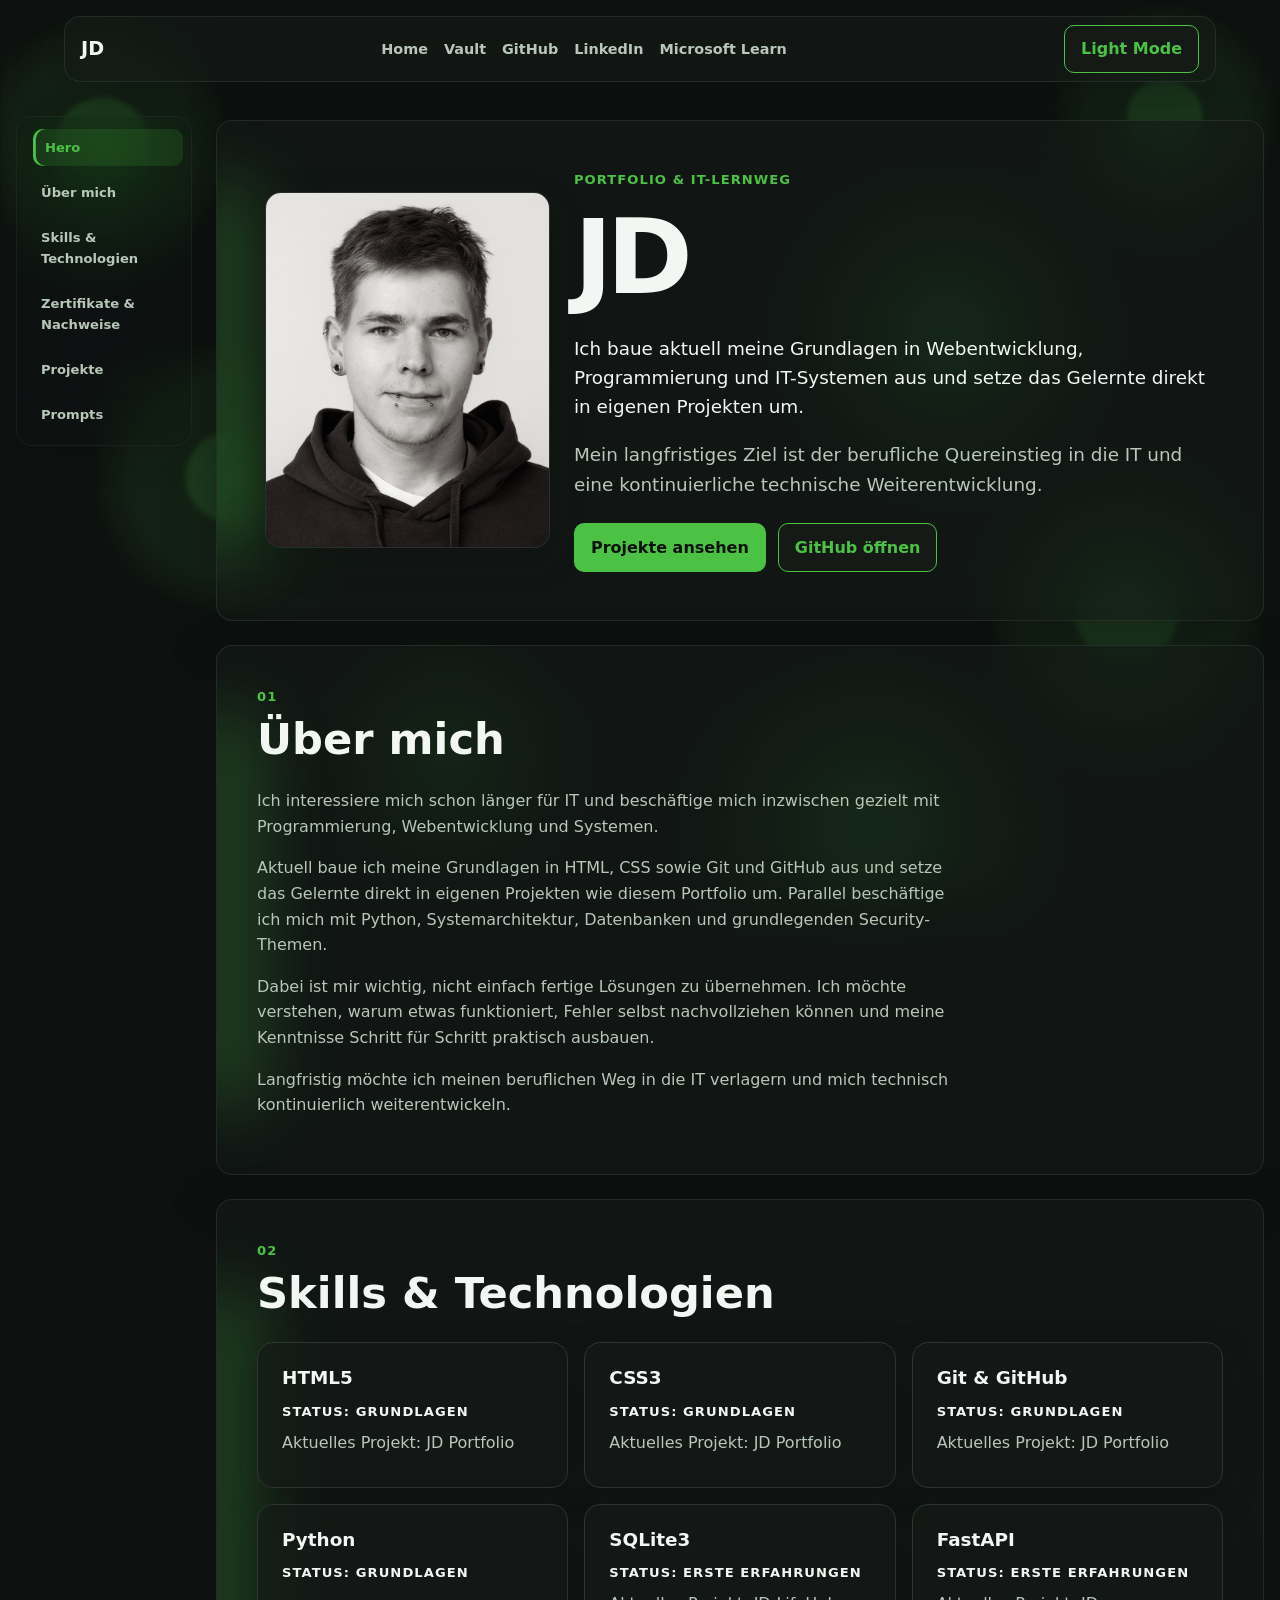
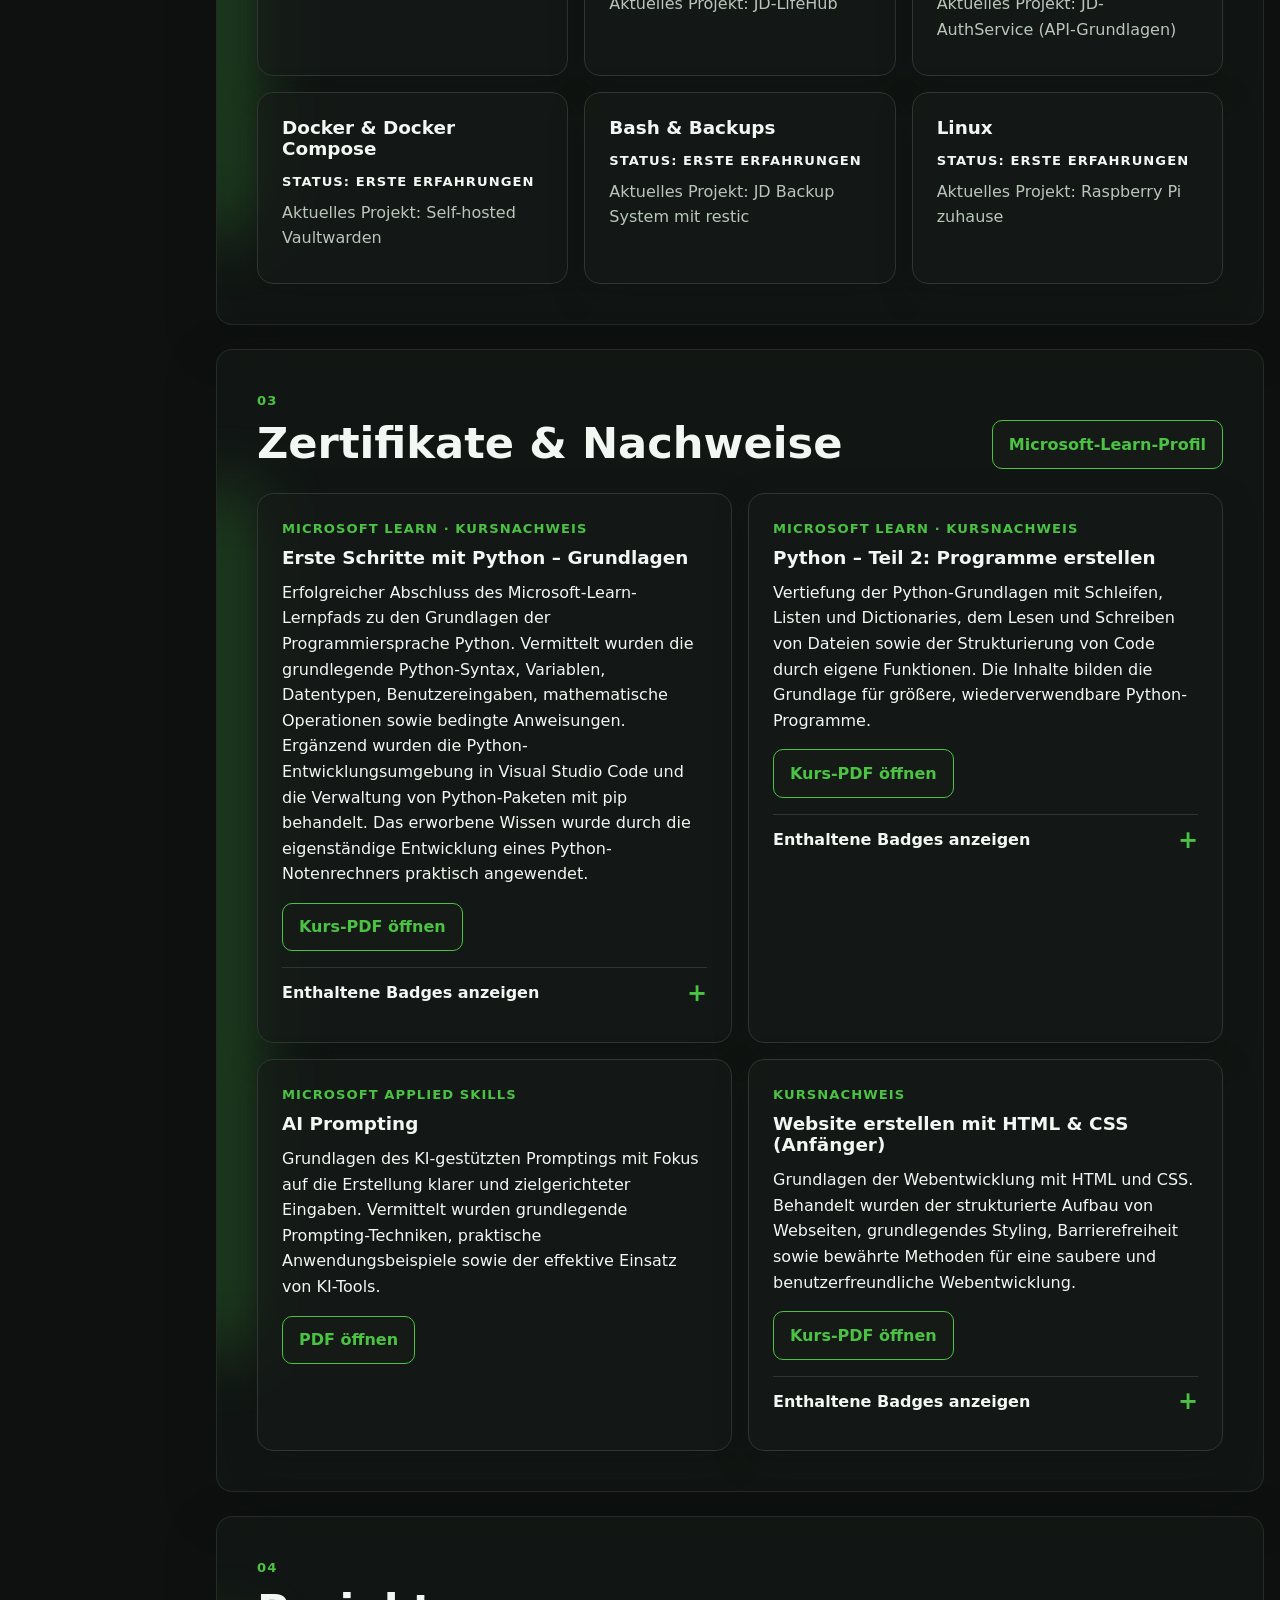
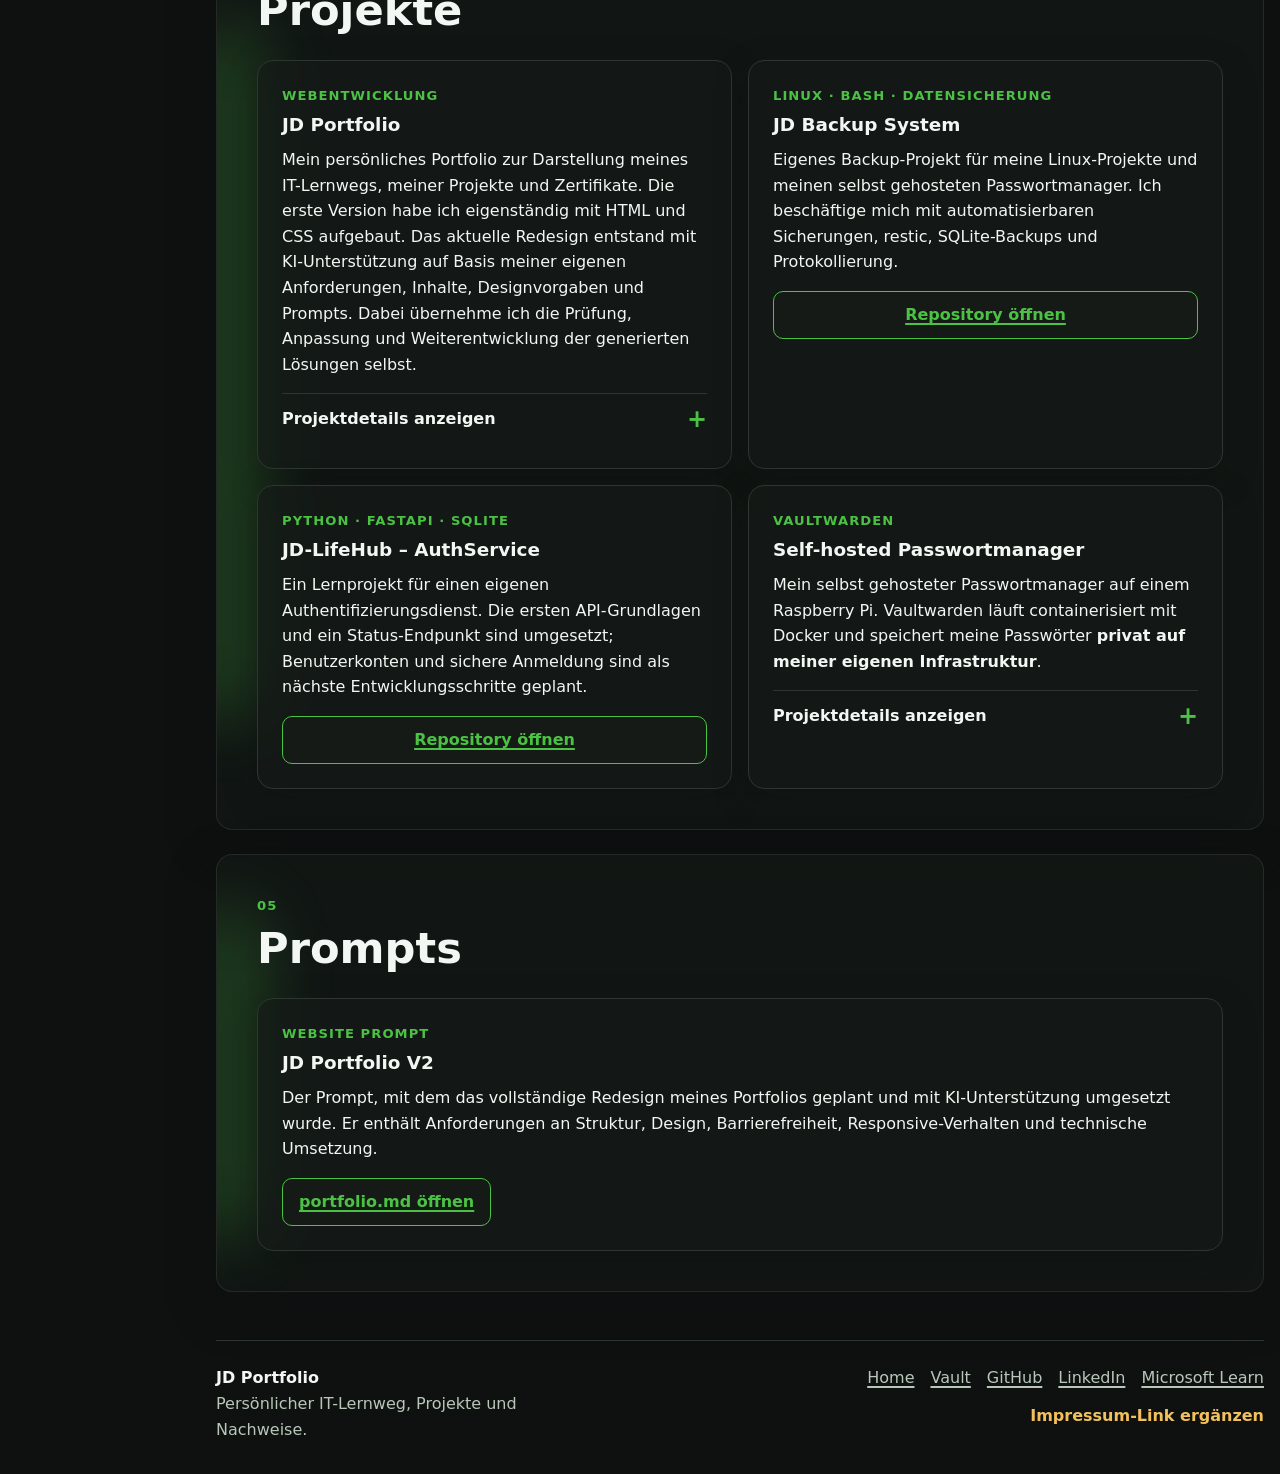
==== commit d8b6ef23: "feat: harden portfolio CSP and update skills and projects" ====
--- a/index.html
+++ b/index.html
@@ -3,6 +3,7 @@
   <head>
     <meta charset="UTF-8" />
     <meta name="viewport" content="width=device-width, initial-scale=1.0" />
+    <meta http-equiv="Content-Security-Policy" content="default-src 'self'; script-src 'self'; style-src 'self' 'unsafe-inline'; img-src 'self' data:; connect-src 'self' https://vault.jd-schuldt.de; object-src 'none'; base-uri 'self'; form-action 'self'; upgrade-insecure-requests" />
     <meta
       name="description"
       content="JD Portfolio – persönliches IT-Portfolio mit Lernweg, Skills, Zertifikaten, Projekten und Prompts."
@@ -138,6 +139,21 @@
             <p class="muted">Aktuelles Projekt: JD-LifeHub</p>
           </article>
           <article class="card skill-card">
+            <h3>FastAPI</h3>
+            <p class="status-label">Status: Erste Erfahrungen</p>
+            <p class="muted">Aktuelles Projekt: JD-AuthService (API-Grundlagen)</p>
+          </article>
+          <article class="card skill-card">
+            <h3>Docker &amp; Docker Compose</h3>
+            <p class="status-label">Status: Erste Erfahrungen</p>
+            <p class="muted">Aktuelles Projekt: Self-hosted Vaultwarden</p>
+          </article>
+          <article class="card skill-card">
+            <h3>Bash &amp; Backups</h3>
+            <p class="status-label">Status: Erste Erfahrungen</p>
+            <p class="muted">Aktuelles Projekt: JD Backup System mit restic</p>
+          </article>
+          <article class="card skill-card">
             <h3>Linux</h3>
             <p class="status-label">Status: Erste Erfahrungen</p>
             <p class="muted">Aktuelles Projekt: Raspberry Pi zuhause</p>
@@ -551,6 +567,26 @@
             </div>
           </article>
 
+          <!-- PROJEKT: JD Backup System -->
+          <article class="card project-card">
+            <div>
+              <p class="card-kicker">Linux · Bash · Datensicherung</p>
+              <h3>JD Backup System</h3>
+              <p>Eigenes Backup-Projekt für meine Linux-Projekte und meinen selbst gehosteten Passwortmanager. Ich beschäftige mich mit automatisierbaren Sicherungen, restic, SQLite-Backups und Protokollierung.</p>
+            </div>
+            <a class="button button-secondary" href="https://github.com/JayD-labs/jd-backup-system" target="_blank" rel="noopener noreferrer">Repository öffnen</a>
+          </article>
+
+          <!-- PROJEKT: JD LifeHub / AuthService -->
+          <article class="card project-card">
+            <div>
+              <p class="card-kicker">Python · FastAPI · SQLite</p>
+              <h3>JD-LifeHub – AuthService</h3>
+              <p>Ein Lernprojekt für einen eigenen Authentifizierungsdienst. Die ersten API-Grundlagen und ein Status-Endpunkt sind umgesetzt; Benutzerkonten und sichere Anmeldung sind als nächste Entwicklungsschritte geplant.</p>
+            </div>
+            <a class="button button-secondary" href="https://github.com/JayD-labs/jd-authservice" target="_blank" rel="noopener noreferrer">Repository öffnen</a>
+          </article>
+
           <!-- PROJEKT: Vaultwarden -->
           <article class="card project-card">
             <div>
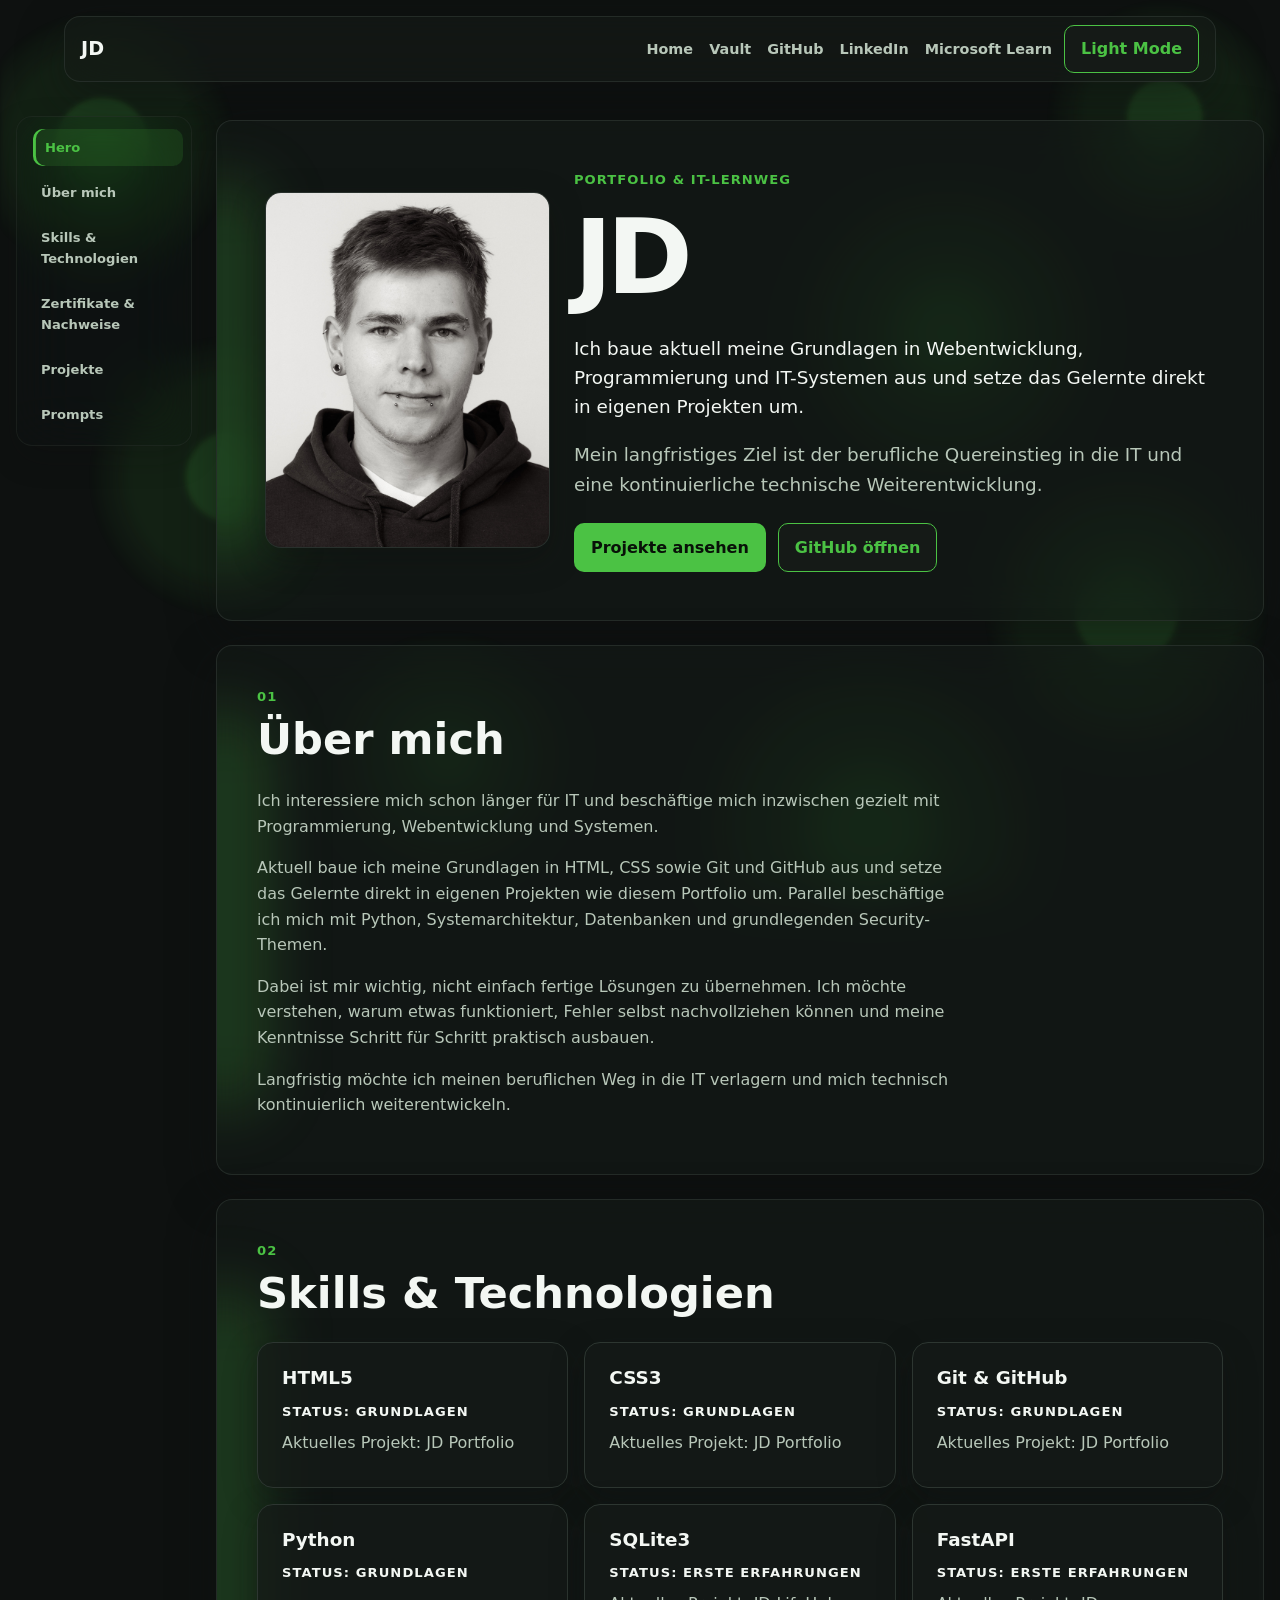
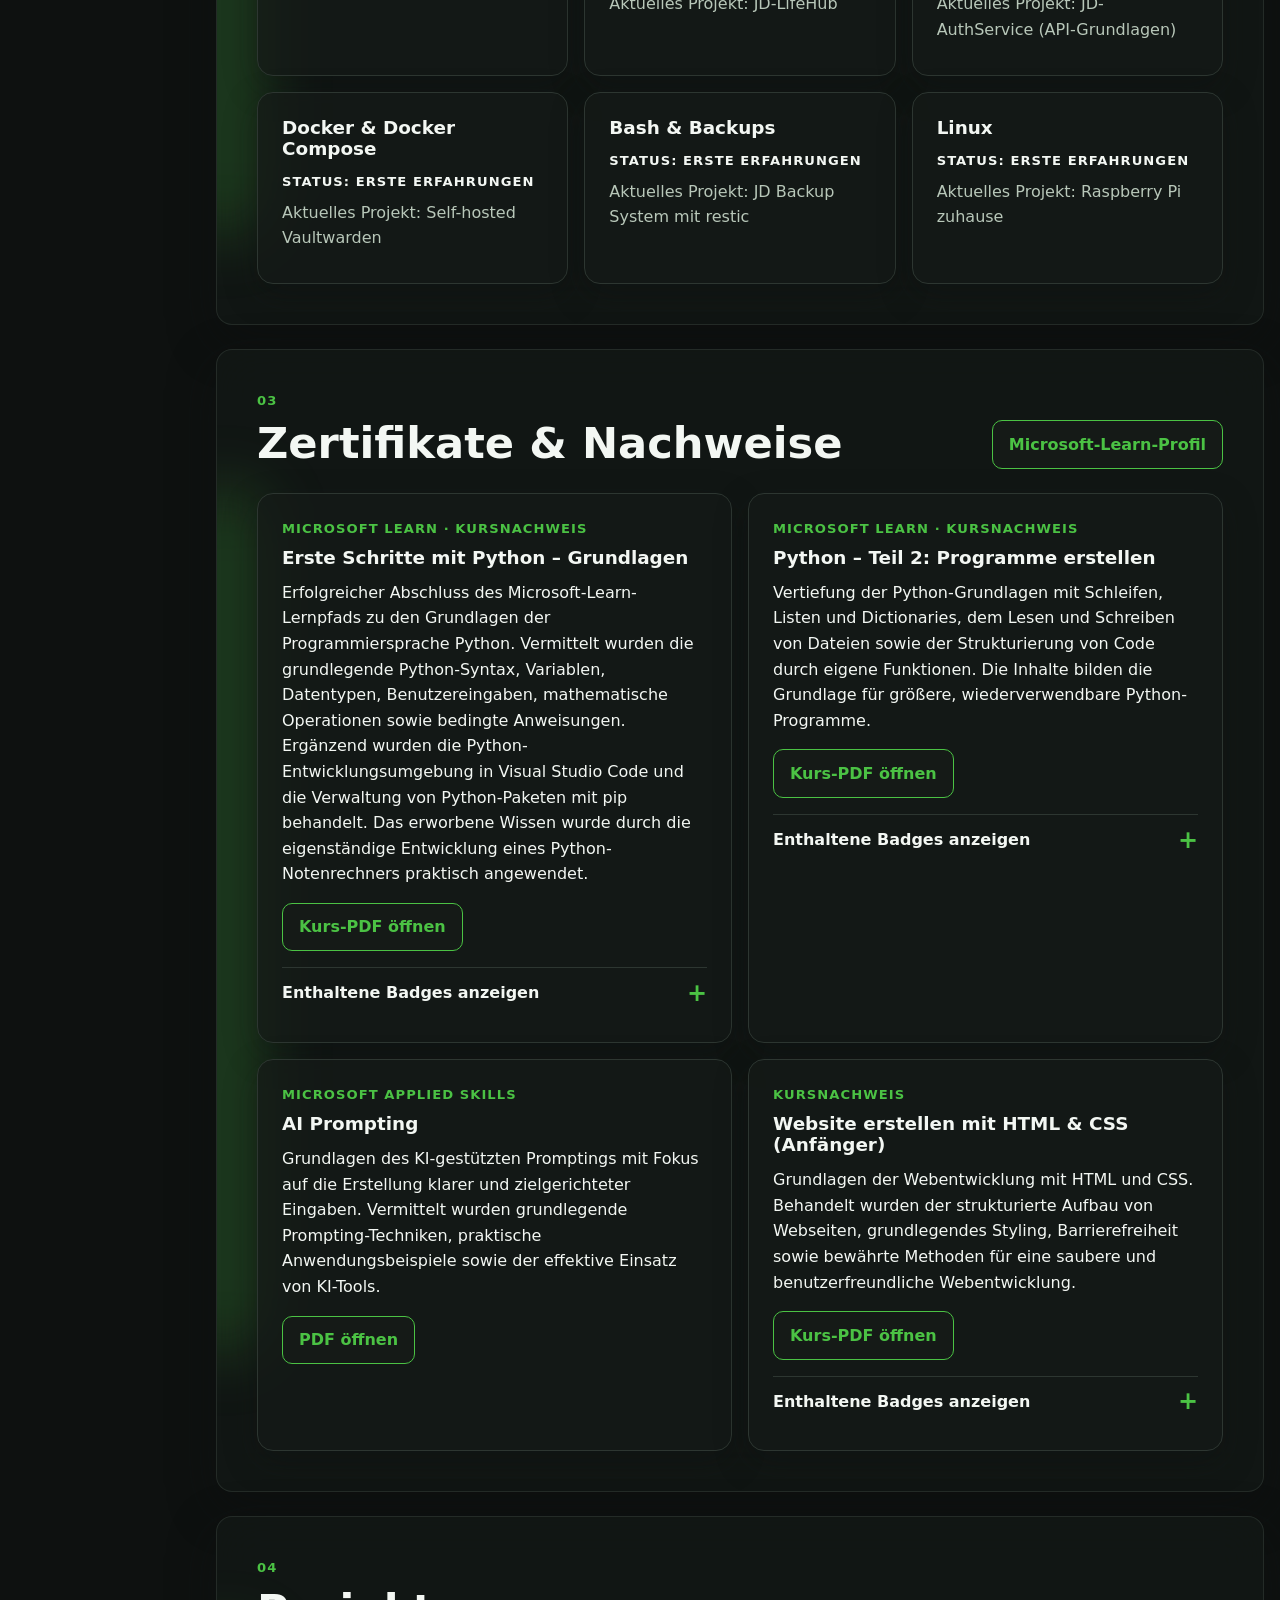
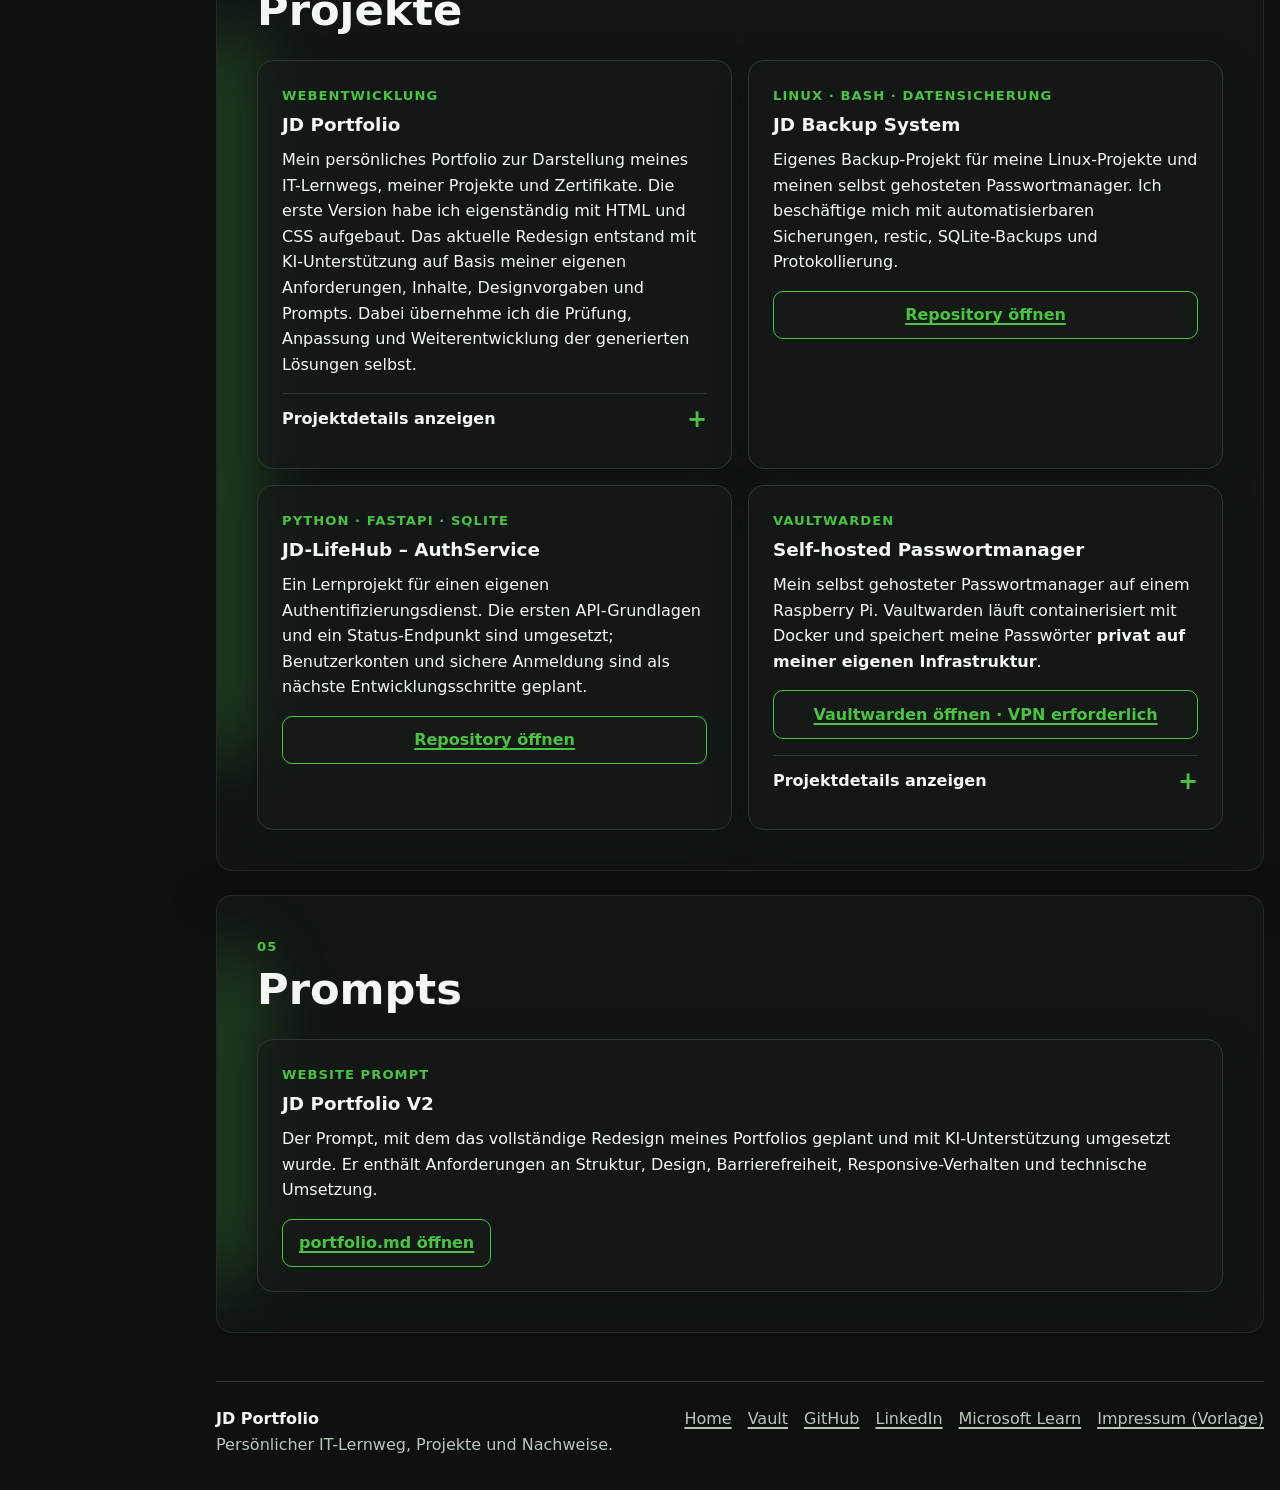
==== commit 6c1026a7: "feat(pwa): enable mobile app metadata and VPN-only Vaultwarden link" ====
--- a/index.html
+++ b/index.html
@@ -9,6 +9,14 @@
       content="JD Portfolio – persönliches IT-Portfolio mit Lernweg, Skills, Zertifikaten, Projekten und Prompts."
     />
     <title>JD | Portfolio</title>
+    <!-- PWA: öffentliches Portfolio, keine privaten Anwendungen im App-Scope -->
+    <meta name="theme-color" content="#0e1110" />
+    <meta name="apple-mobile-web-app-capable" content="yes" />
+    <meta name="apple-mobile-web-app-status-bar-style" content="black-translucent" />
+    <meta name="apple-mobile-web-app-title" content="JD Portfolio" />
+    <link rel="manifest" href="/manifest.webmanifest" />
+    <link rel="icon" type="image/svg+xml" href="/assets/icons/jd-icon.svg" />
+    <link rel="apple-touch-icon" sizes="180x180" href="/assets/icons/apple-touch-icon.png" />
 
     <link rel="stylesheet" href="jd-design-tokens.css" />
     <link rel="stylesheet" href="style.css" />
@@ -601,6 +609,8 @@
               </p>
             </div>
 
+            <a class="button button-secondary" href="https://vault.jd-schuldt.de/" target="_blank" rel="noopener noreferrer" aria-label="Vaultwarden öffnen (nur über Heimnetz oder WireGuard erreichbar)">Vaultwarden öffnen · VPN erforderlich</a>
+
             <button
               class="accordion-trigger"
               type="button"
--- a/style.css
+++ b/style.css
@@ -1166,26 +1166,10 @@
     }
 
 
-    .top-nav-links {
-        display:
-            flex;
-    }
-
-
-    .hero {
-        grid-template-columns:
-            minmax(14rem, 0.8fr)
-            minmax(0, 1.8fr);
-
-        align-items:
-            center;
-    }
-
-
-    .hero-photo {
-        min-height:
-            21rem;
-    }
+    /* Die vollständige Navigation passt erst auf großen Desktops. */
+
+
+    /* Bild und Text bleiben bis zu ausreichend breiten Viewports untereinander. */
 
 
     .section-heading-with-action {
@@ -1594,3 +1578,138 @@
 
 
 
+
+/* Hero: erst bei ausreichendem Platz nebeneinander; minmax(0, ...) verhindert
+   ein Aufweiten der Textspalte durch lange Inhalte bei schmalen Fenstern. */
+@media (min-width: 64rem) {
+    .hero {
+        grid-template-columns: minmax(0, 0.8fr) minmax(0, 1.8fr);
+        align-items: center;
+    }
+
+    .hero-photo {
+        min-height: 21rem;
+    }
+}
+
+.hero-content {
+    min-width: 0;
+    overflow-wrap: anywhere;
+}
+
+.hero-photo {
+    min-width: 0;
+}
+
+/* =========================
+   Responsive Hauptnavigation
+   ========================= */
+.top-nav {
+    position: relative;
+}
+
+.menu-toggle {
+    display: inline-flex;
+    align-items: center;
+    justify-content: center;
+    flex: 0 0 auto;
+    width: 2.75rem;
+    height: 2.75rem;
+    margin-left: auto;
+    padding: 0.55rem;
+    border: 1px solid var(--glass-border);
+    border-radius: var(--radius-md);
+    background: var(--color-surface-soft);
+    color: var(--color-text);
+    cursor: pointer;
+}
+
+.menu-toggle-icon {
+    display: flex;
+    flex-direction: column;
+    justify-content: space-between;
+    width: 1.3rem;
+    height: 1rem;
+}
+
+.menu-toggle-icon span {
+    width: 100%;
+    height: 2px;
+    border-radius: 2px;
+    background: currentColor;
+    transition: transform var(--transition-normal), opacity var(--transition-normal);
+}
+
+.menu-toggle[aria-expanded="true"] .menu-toggle-icon span:first-child {
+    transform: translateY(7px) rotate(45deg);
+}
+
+.menu-toggle[aria-expanded="true"] .menu-toggle-icon span:nth-child(2) {
+    opacity: 0;
+}
+
+.menu-toggle[aria-expanded="true"] .menu-toggle-icon span:last-child {
+    transform: translateY(-7px) rotate(-45deg);
+}
+
+.menu-toggle:focus-visible,
+.top-nav-links a:focus-visible {
+    outline: 2px solid var(--color-primary);
+    outline-offset: 3px;
+}
+
+@media (max-width: 71.999rem) {
+    .top-nav-links {
+        position: absolute;
+        top: calc(100% + var(--space-2));
+        right: 0;
+        left: 0;
+        z-index: 1;
+        display: none;
+        flex-direction: column;
+        align-items: stretch;
+        gap: 0;
+        max-height: calc(100dvh - var(--top-nav-height) - var(--space-4));
+        overflow-y: auto;
+        margin: 0;
+        padding: var(--space-2);
+        border: 1px solid var(--glass-border);
+        border-radius: var(--radius-lg);
+        background: var(--color-surface);
+        box-shadow: var(--glass-shadow);
+    }
+
+    .top-nav-links.is-open {
+        display: flex;
+    }
+
+    .top-nav-links a {
+        display: block;
+        padding: var(--space-3) var(--space-4);
+        border-radius: var(--radius-md);
+        font-size: 1rem;
+    }
+
+    .top-nav-links a:hover,
+    .top-nav-links a:focus-visible {
+        background: var(--color-surface-soft);
+    }
+
+    .theme-toggle {
+        margin-left: 0;
+    }
+}
+
+@media (min-width: 72rem) {
+    .menu-toggle {
+        display: none;
+    }
+
+    .top-nav-links {
+        display: flex;
+    }
+
+    .theme-toggle {
+        margin-left: 0;
+    }
+}
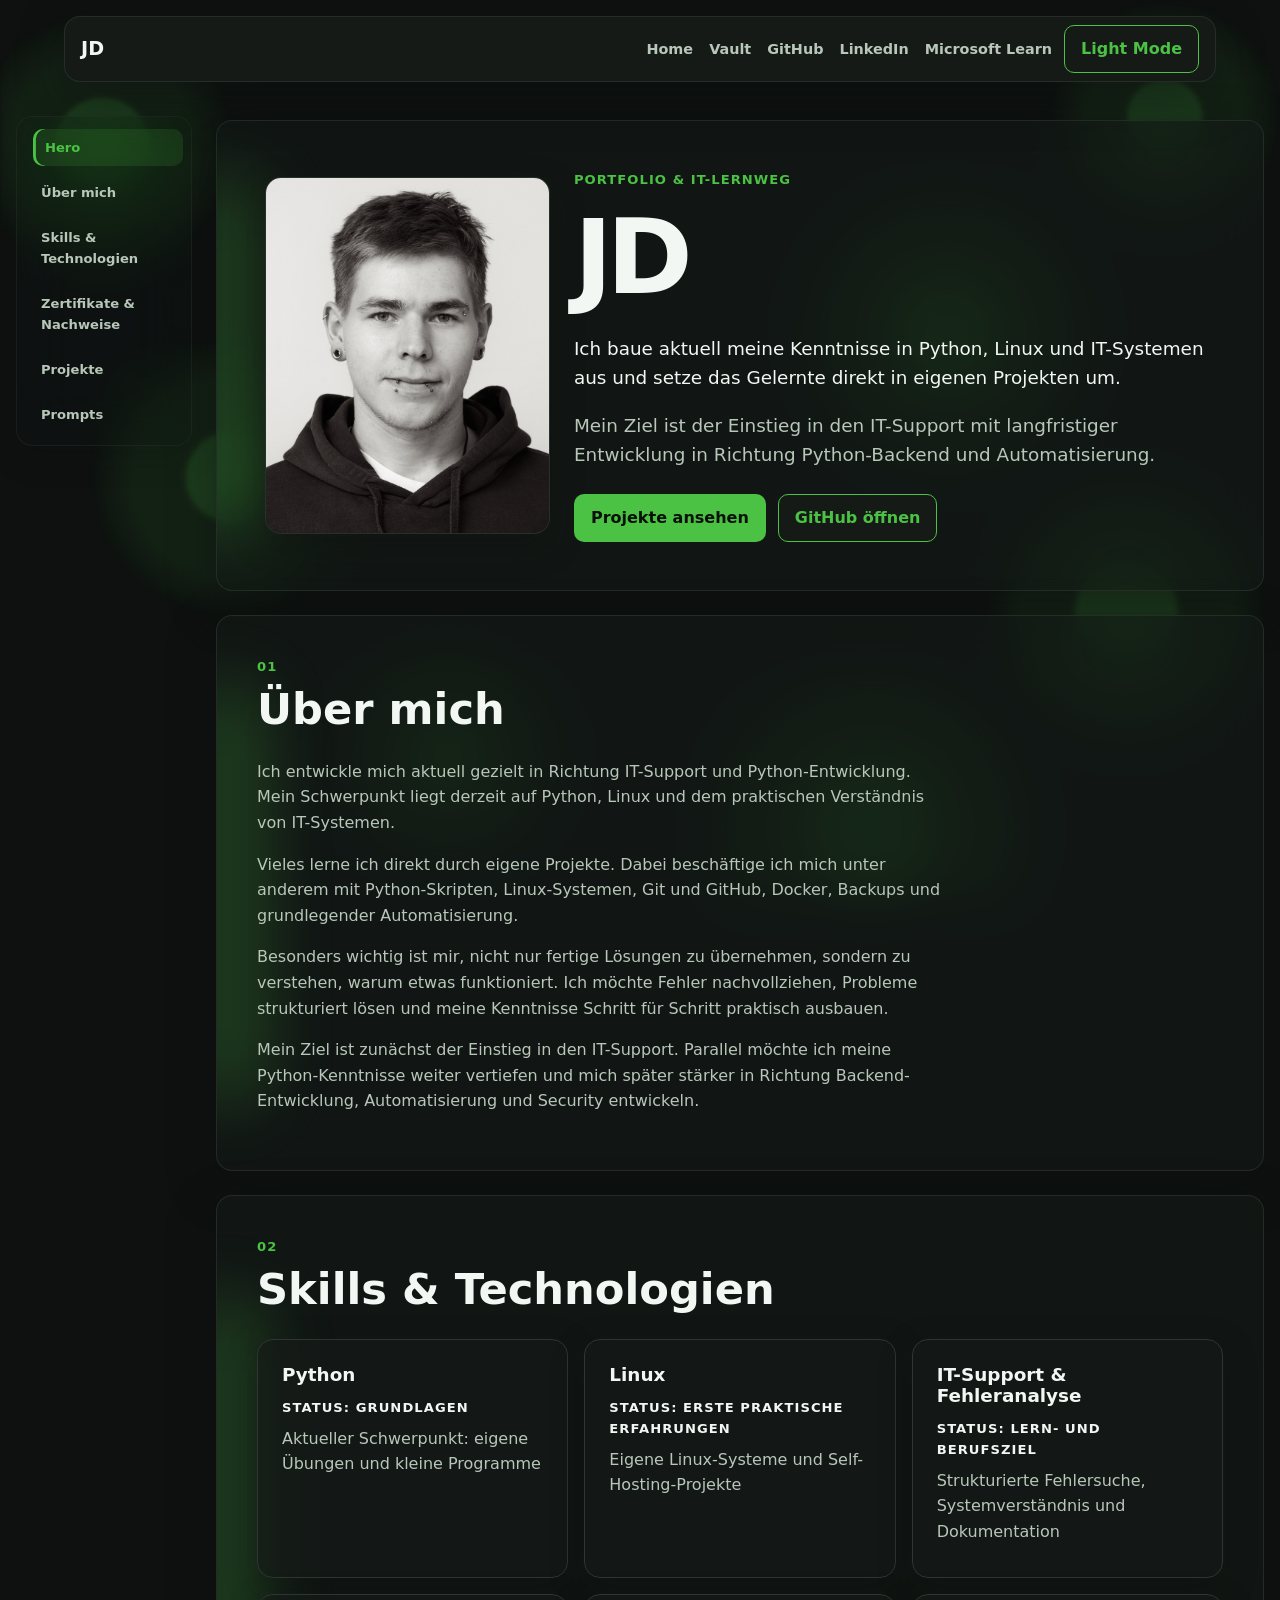
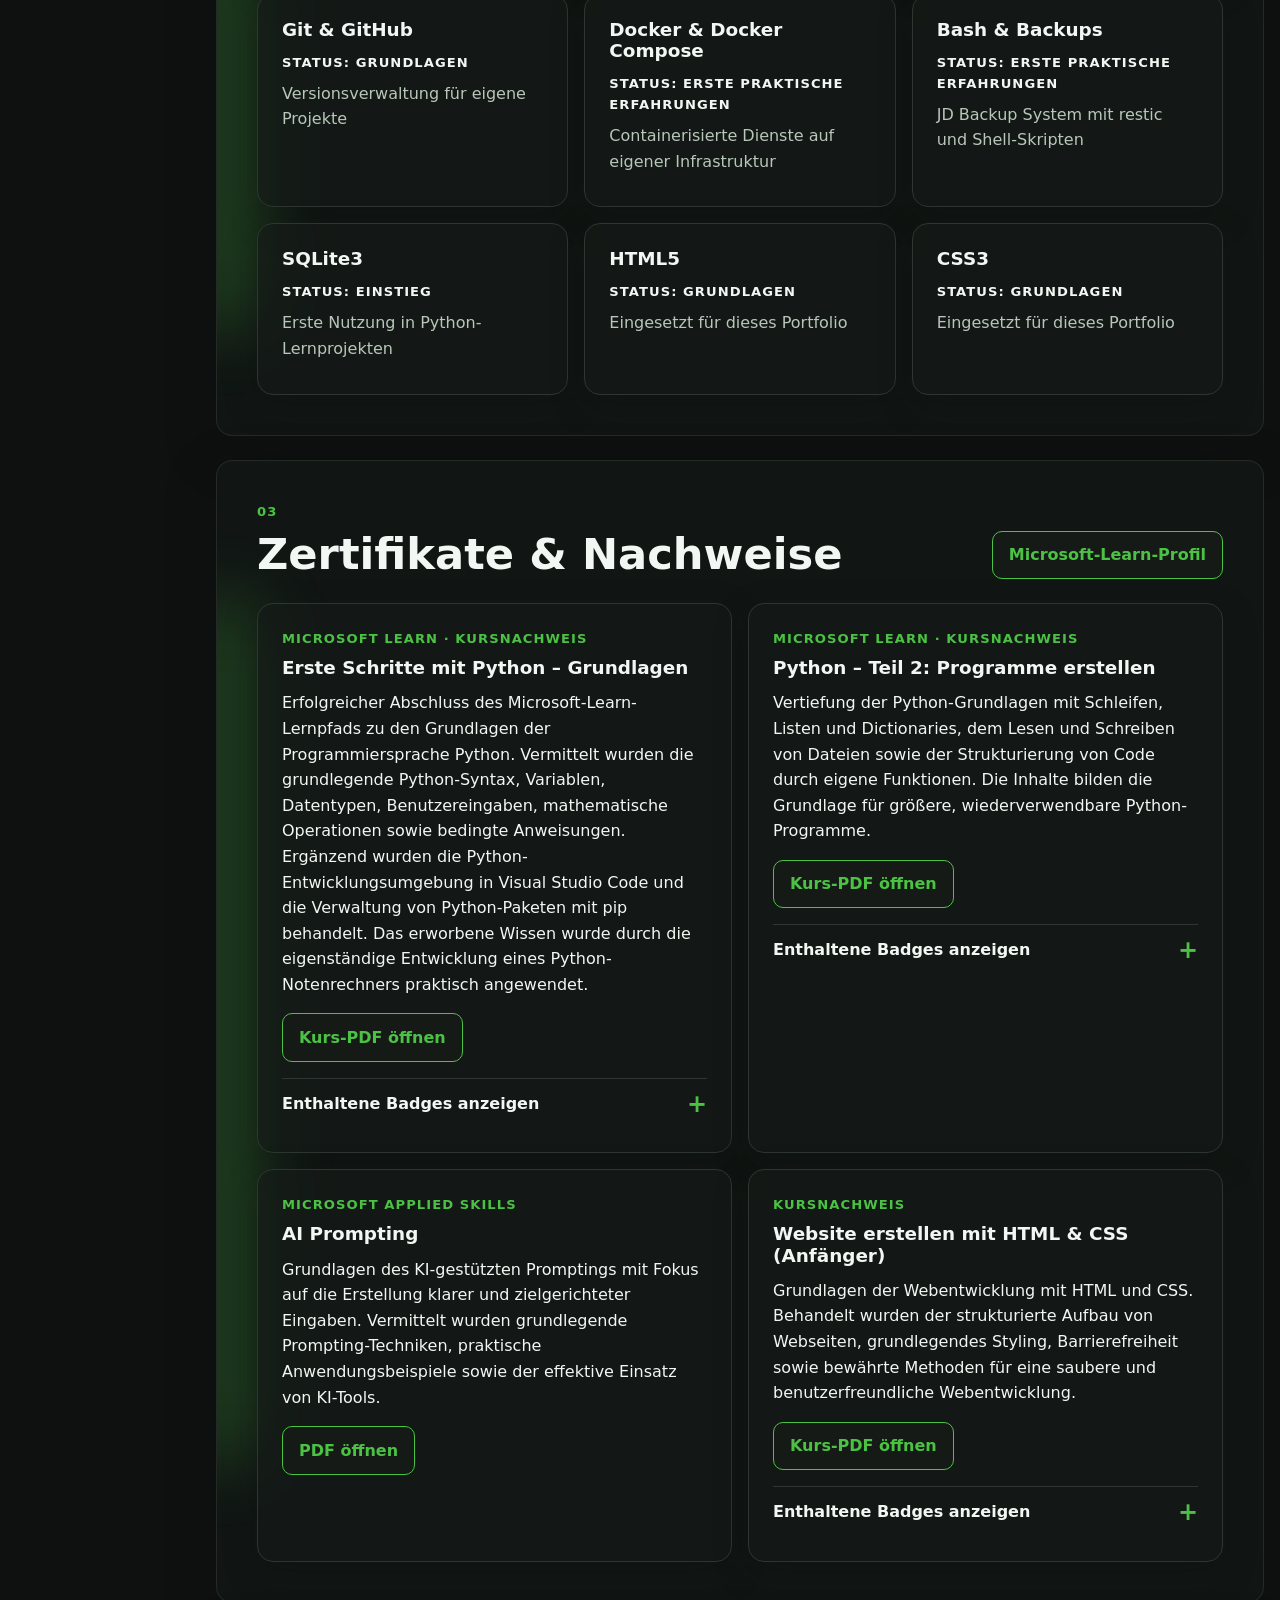
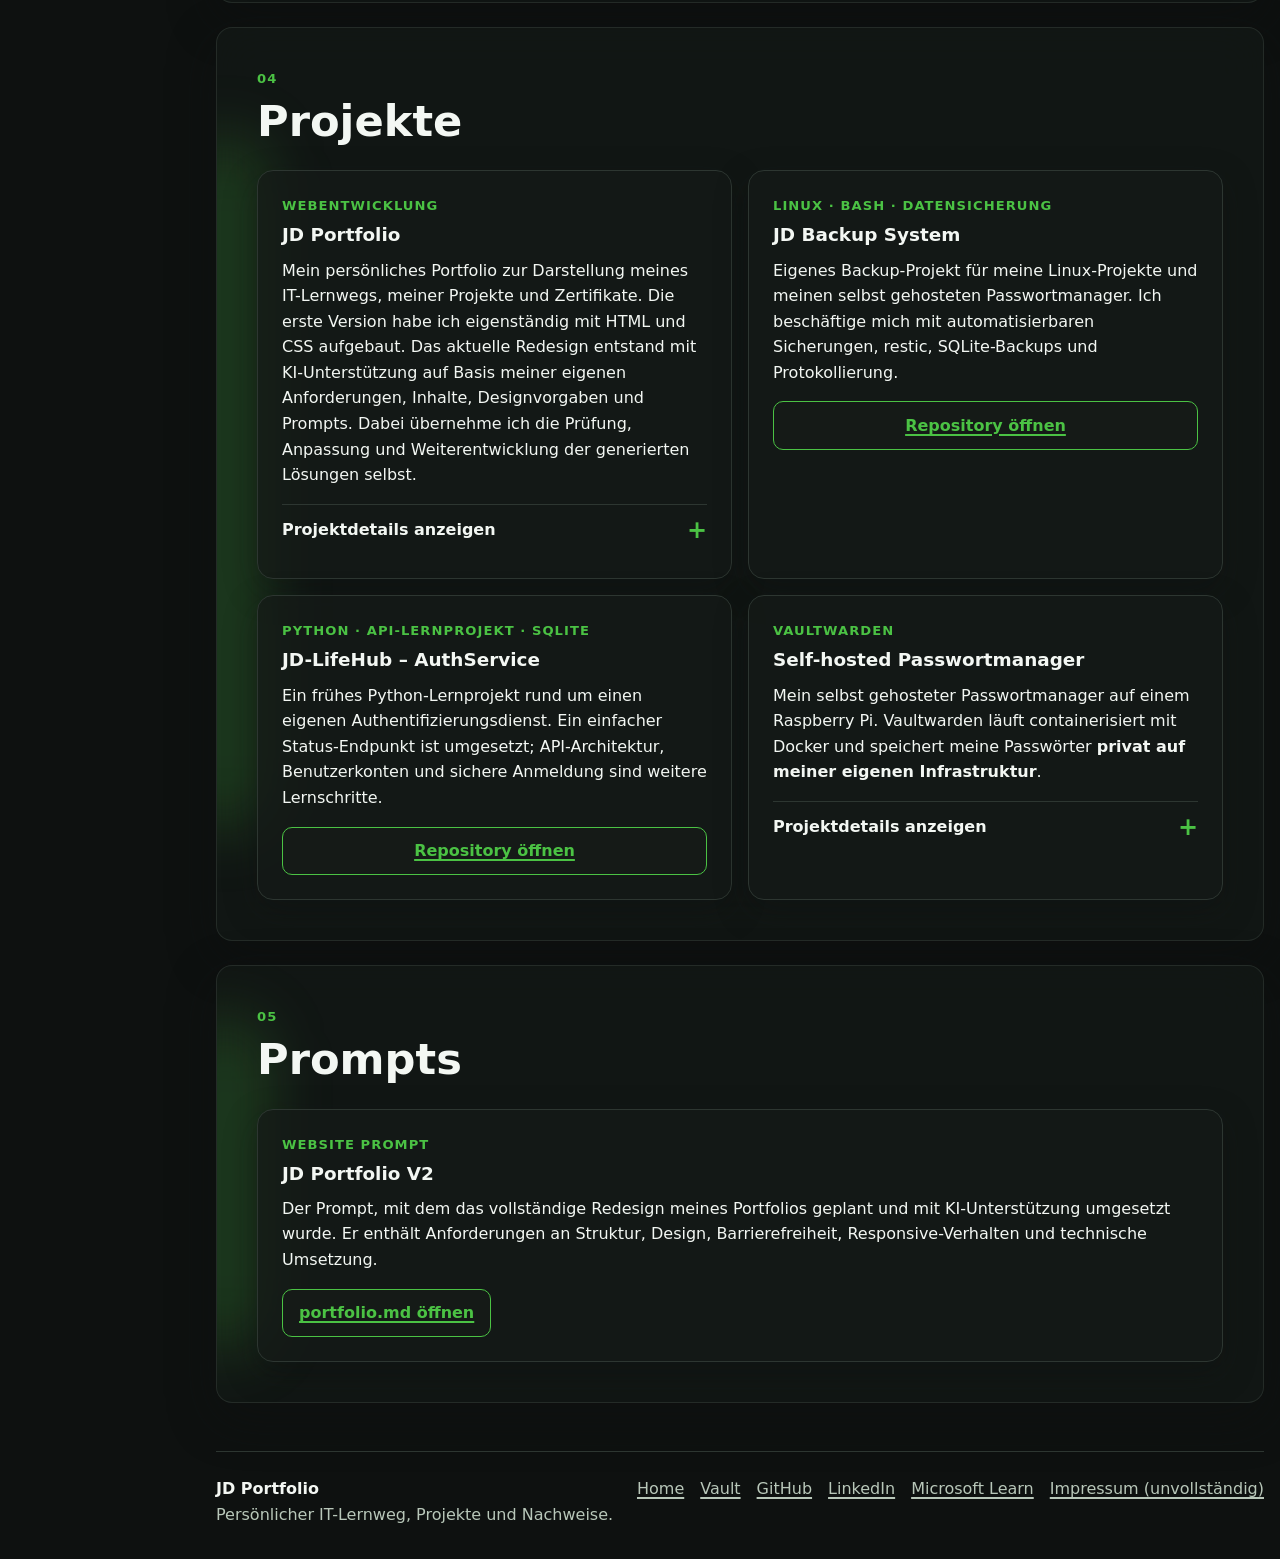
==== commit b258eb1d: "refactor: focus portfolio on Python Linux and IT support" ====
--- a/index.html
+++ b/index.html
@@ -3,10 +3,11 @@
   <head>
     <meta charset="UTF-8" />
     <meta name="viewport" content="width=device-width, initial-scale=1.0" />
-    <meta http-equiv="Content-Security-Policy" content="default-src 'self'; script-src 'self'; style-src 'self' 'unsafe-inline'; img-src 'self' data:; connect-src 'self' https://vault.jd-schuldt.de; object-src 'none'; base-uri 'self'; form-action 'self'; upgrade-insecure-requests" />
+    <meta name="referrer" content="strict-origin-when-cross-origin" />
+    <meta http-equiv="Content-Security-Policy" content="default-src 'self'; script-src 'self'; style-src 'self' 'unsafe-inline'; img-src 'self' data:; connect-src 'self'; object-src 'none'; base-uri 'self'; form-action 'self'; upgrade-insecure-requests" />
     <meta
       name="description"
-      content="JD Portfolio – persönliches IT-Portfolio mit Lernweg, Skills, Zertifikaten, Projekten und Prompts."
+      content="JD Portfolio – mein Weg in IT-Support, Python und Linux mit Projekten, Lernfortschritt und technischen Nachweisen."
     />
     <title>JD | Portfolio</title>
     <!-- PWA: öffentliches Portfolio, keine privaten Anwendungen im App-Scope -->
@@ -16,7 +17,9 @@
     <meta name="apple-mobile-web-app-title" content="JD Portfolio" />
     <link rel="manifest" href="/manifest.webmanifest" />
     <link rel="icon" type="image/svg+xml" href="/assets/icons/jd-icon.svg" />
-    <link rel="apple-touch-icon" sizes="180x180" href="/assets/icons/apple-touch-icon.png" />
+    <link rel="apple-touch-icon" sizes="180x180" href="/assets/icons/IMG_2291.png" />
+    <link rel="icon" type="image/png" sizes="192x192" href="/assets/icons/IMG_2292.png" />
+    <link rel="icon" type="image/png" sizes="512x512" href="/assets/icons/IMG_2293.png" />
 
     <link rel="stylesheet" href="jd-design-tokens.css" />
     <link rel="stylesheet" href="style.css" />
@@ -51,13 +54,12 @@
           <p class="eyebrow">Portfolio &amp; IT-Lernweg</p>
           <h1 id="hero-title">JD</h1>
           <p class="hero-text">
-            Ich baue aktuell meine Grundlagen in Webentwicklung, Programmierung
-            und IT-Systemen aus und setze das Gelernte direkt in eigenen
-            Projekten um.
+            Ich baue aktuell meine Kenntnisse in Python, Linux und IT-Systemen
+            aus und setze das Gelernte direkt in eigenen Projekten um.
           </p>
           <p class="hero-text muted">
-            Mein langfristiges Ziel ist der berufliche Quereinstieg in die IT
-            und eine kontinuierliche technische Weiterentwicklung.
+            Mein Ziel ist der Einstieg in den IT-Support mit langfristiger
+            Entwicklung in Richtung Python-Backend und Automatisierung.
           </p>
           <div class="hero-actions">
             <a class="button button-primary" href="#projects">
@@ -88,24 +90,26 @@
 
         <div class="prose">
           <p>
-            Ich interessiere mich schon länger für IT und beschäftige mich
-            inzwischen gezielt mit Programmierung, Webentwicklung und Systemen.
+            Ich entwickle mich aktuell gezielt in Richtung IT-Support und
+            Python-Entwicklung. Mein Schwerpunkt liegt derzeit auf Python,
+            Linux und dem praktischen Verständnis von IT-Systemen.
           </p>
           <p>
-            Aktuell baue ich meine Grundlagen in HTML, CSS sowie Git und GitHub
-            aus und setze das Gelernte direkt in eigenen Projekten wie diesem
-            Portfolio um. Parallel beschäftige ich mich mit Python,
-            Systemarchitektur, Datenbanken und grundlegenden Security-Themen.
+            Vieles lerne ich direkt durch eigene Projekte. Dabei beschäftige
+            ich mich unter anderem mit Python-Skripten, Linux-Systemen, Git und
+            GitHub, Docker, Backups und grundlegender Automatisierung.
           </p>
           <p>
-            Dabei ist mir wichtig, nicht einfach fertige Lösungen zu übernehmen.
-            Ich möchte verstehen, warum etwas funktioniert, Fehler selbst
-            nachvollziehen können und meine Kenntnisse Schritt für Schritt
-            praktisch ausbauen.
+            Besonders wichtig ist mir, nicht nur fertige Lösungen zu
+            übernehmen, sondern zu verstehen, warum etwas funktioniert. Ich
+            möchte Fehler nachvollziehen, Probleme strukturiert lösen und meine
+            Kenntnisse Schritt für Schritt praktisch ausbauen.
           </p>
           <p>
-            Langfristig möchte ich meinen beruflichen Weg in die IT verlagern
-            und mich technisch kontinuierlich weiterentwickeln.
+            Mein Ziel ist zunächst der Einstieg in den IT-Support. Parallel
+            möchte ich meine Python-Kenntnisse weiter vertiefen und mich später
+            stärker in Richtung Backend-Entwicklung, Automatisierung und
+            Security entwickeln.
           </p>
         </div>
       </section>
@@ -123,48 +127,49 @@
 
         <div class="card-grid skill-grid">
           <article class="card skill-card">
+            <h3>Python</h3>
+            <p class="status-label">Status: Grundlagen</p>
+            <p class="muted">Aktueller Schwerpunkt: eigene Übungen und kleine Programme</p>
+          </article>
+          <article class="card skill-card">
+            <h3>Linux</h3>
+            <p class="status-label">Status: Erste praktische Erfahrungen</p>
+            <p class="muted">Eigene Linux-Systeme und Self-Hosting-Projekte</p>
+          </article>
+          <article class="card skill-card">
+            <h3>IT-Support &amp; Fehleranalyse</h3>
+            <p class="status-label">Status: Lern- und Berufsziel</p>
+            <p class="muted">Strukturierte Fehlersuche, Systemverständnis und Dokumentation</p>
+          </article>
+          <article class="card skill-card">
+            <h3>Git &amp; GitHub</h3>
+            <p class="status-label">Status: Grundlagen</p>
+            <p class="muted">Versionsverwaltung für eigene Projekte</p>
+          </article>
+          <article class="card skill-card">
+            <h3>Docker &amp; Docker Compose</h3>
+            <p class="status-label">Status: Erste praktische Erfahrungen</p>
+            <p class="muted">Containerisierte Dienste auf eigener Infrastruktur</p>
+          </article>
+          <article class="card skill-card">
+            <h3>Bash &amp; Backups</h3>
+            <p class="status-label">Status: Erste praktische Erfahrungen</p>
+            <p class="muted">JD Backup System mit restic und Shell-Skripten</p>
+          </article>
+          <article class="card skill-card">
+            <h3>SQLite3</h3>
+            <p class="status-label">Status: Einstieg</p>
+            <p class="muted">Erste Nutzung in Python-Lernprojekten</p>
+          </article>
+          <article class="card skill-card">
             <h3>HTML5</h3>
             <p class="status-label">Status: Grundlagen</p>
-            <p class="muted">Aktuelles Projekt: JD Portfolio</p>
+            <p class="muted">Eingesetzt für dieses Portfolio</p>
           </article>
           <article class="card skill-card">
             <h3>CSS3</h3>
             <p class="status-label">Status: Grundlagen</p>
-            <p class="muted">Aktuelles Projekt: JD Portfolio</p>
-          </article>
-          <article class="card skill-card">
-            <h3>Git &amp; GitHub</h3>
-            <p class="status-label">Status: Grundlagen</p>
-            <p class="muted">Aktuelles Projekt: JD Portfolio</p>
-          </article>
-          <article class="card skill-card">
-            <h3>Python</h3>
-            <p class="status-label">Status: Grundlagen</p>
-          </article>
-          <article class="card skill-card">
-            <h3>SQLite3</h3>
-            <p class="status-label">Status: Erste Erfahrungen</p>
-            <p class="muted">Aktuelles Projekt: JD-LifeHub</p>
-          </article>
-          <article class="card skill-card">
-            <h3>FastAPI</h3>
-            <p class="status-label">Status: Erste Erfahrungen</p>
-            <p class="muted">Aktuelles Projekt: JD-AuthService (API-Grundlagen)</p>
-          </article>
-          <article class="card skill-card">
-            <h3>Docker &amp; Docker Compose</h3>
-            <p class="status-label">Status: Erste Erfahrungen</p>
-            <p class="muted">Aktuelles Projekt: Self-hosted Vaultwarden</p>
-          </article>
-          <article class="card skill-card">
-            <h3>Bash &amp; Backups</h3>
-            <p class="status-label">Status: Erste Erfahrungen</p>
-            <p class="muted">Aktuelles Projekt: JD Backup System mit restic</p>
-          </article>
-          <article class="card skill-card">
-            <h3>Linux</h3>
-            <p class="status-label">Status: Erste Erfahrungen</p>
-            <p class="muted">Aktuelles Projekt: Raspberry Pi zuhause</p>
+            <p class="muted">Eingesetzt für dieses Portfolio</p>
           </article>
         </div>
       </section>
@@ -588,9 +593,9 @@
           <!-- PROJEKT: JD LifeHub / AuthService -->
           <article class="card project-card">
             <div>
-              <p class="card-kicker">Python · FastAPI · SQLite</p>
+              <p class="card-kicker">Python · API-Lernprojekt · SQLite</p>
               <h3>JD-LifeHub – AuthService</h3>
-              <p>Ein Lernprojekt für einen eigenen Authentifizierungsdienst. Die ersten API-Grundlagen und ein Status-Endpunkt sind umgesetzt; Benutzerkonten und sichere Anmeldung sind als nächste Entwicklungsschritte geplant.</p>
+              <p>Ein frühes Python-Lernprojekt rund um einen eigenen Authentifizierungsdienst. Ein einfacher Status-Endpunkt ist umgesetzt; API-Architektur, Benutzerkonten und sichere Anmeldung sind weitere Lernschritte.</p>
             </div>
             <a class="button button-secondary" href="https://github.com/JayD-labs/jd-authservice" target="_blank" rel="noopener noreferrer">Repository öffnen</a>
           </article>
@@ -608,8 +613,6 @@
                 <strong>privat auf meiner eigenen Infrastruktur</strong>.
               </p>
             </div>
-
-            <a class="button button-secondary" href="https://vault.jd-schuldt.de/" target="_blank" rel="noopener noreferrer" aria-label="Vaultwarden öffnen (nur über Heimnetz oder WireGuard erreichbar)">Vaultwarden öffnen · VPN erforderlich</a>
 
             <button
               class="accordion-trigger"
--- a/style.css
+++ b/style.css
@@ -1713,3 +1713,31 @@
         margin-left: 0;
     }
 }
+
+/* =========================
+   PWA / iOS: Header über dem Seiteninhalt halten
+   ========================= */
+
+/* #site-header ist das direkte Body-Kind und damit der relevante
+   Stacking-Context. Ein z-index nur auf .site-header reicht nicht. */
+#site-header {
+    position: fixed;
+    top: 0;
+    right: 0;
+    left: 0;
+    z-index: 1000;
+}
+
+/* Der äußere Container ist bereits fixiert; kein zweites Fixed-Layout. */
+#site-header .site-header {
+    position: relative;
+    top: auto;
+    right: auto;
+    left: auto;
+}
+
+/* Undurchsichtige Flächen verhindern durchscheinende Texte beim Scrollen. */
+#site-header .top-nav,
+#site-header .top-nav-links.is-open {
+    background: var(--color-surface);
+}
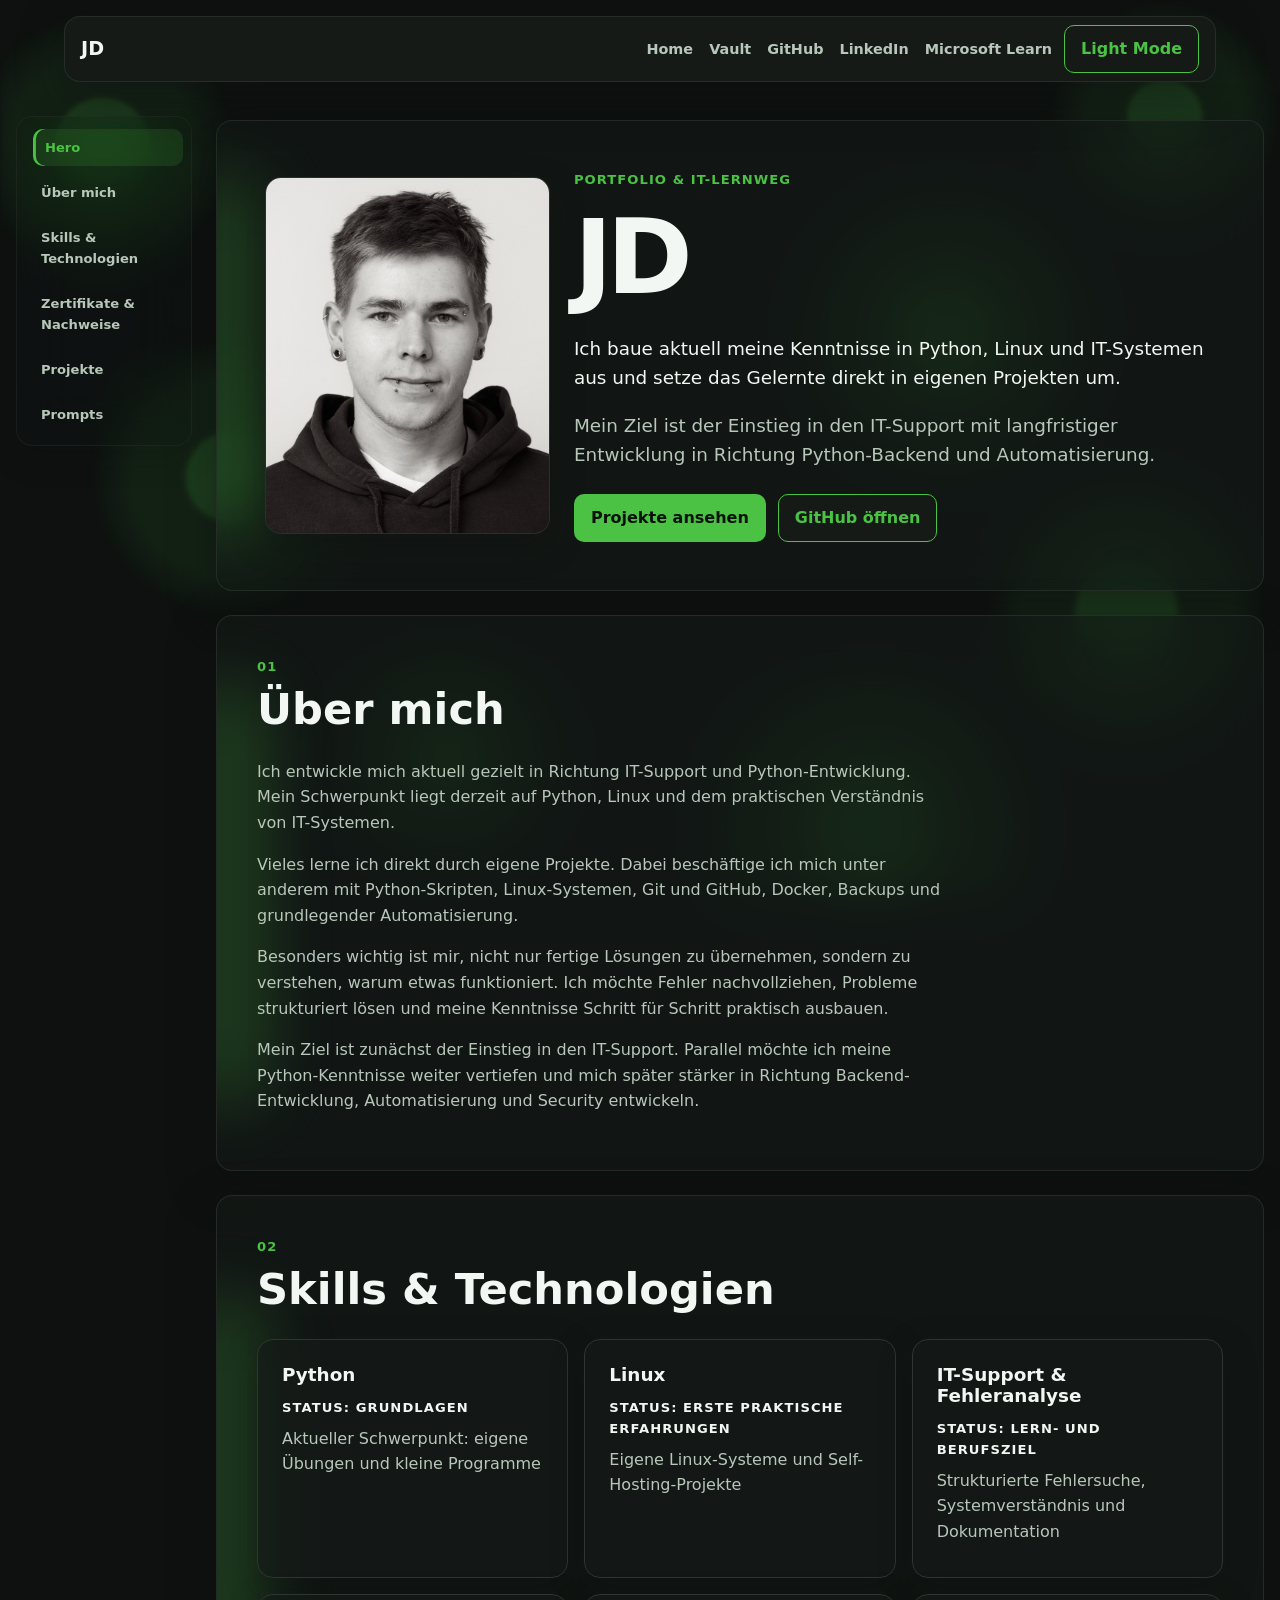
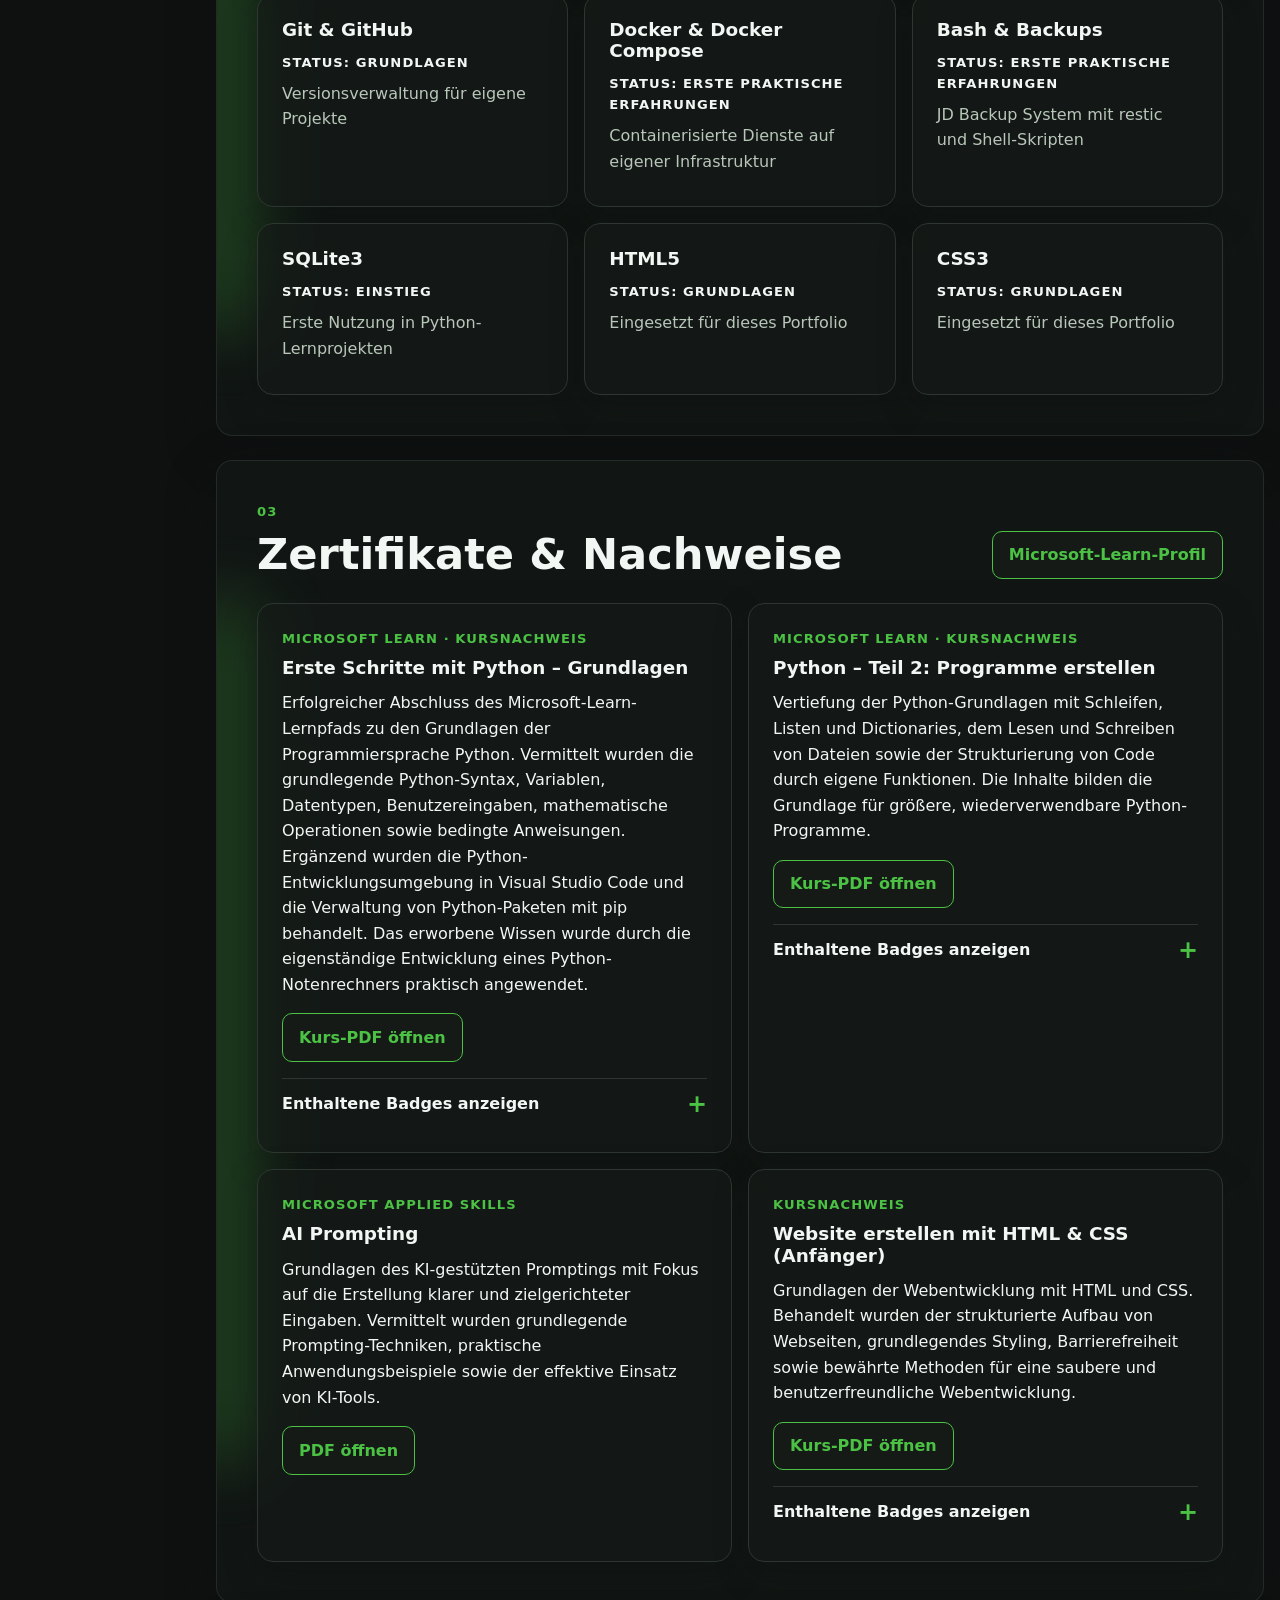
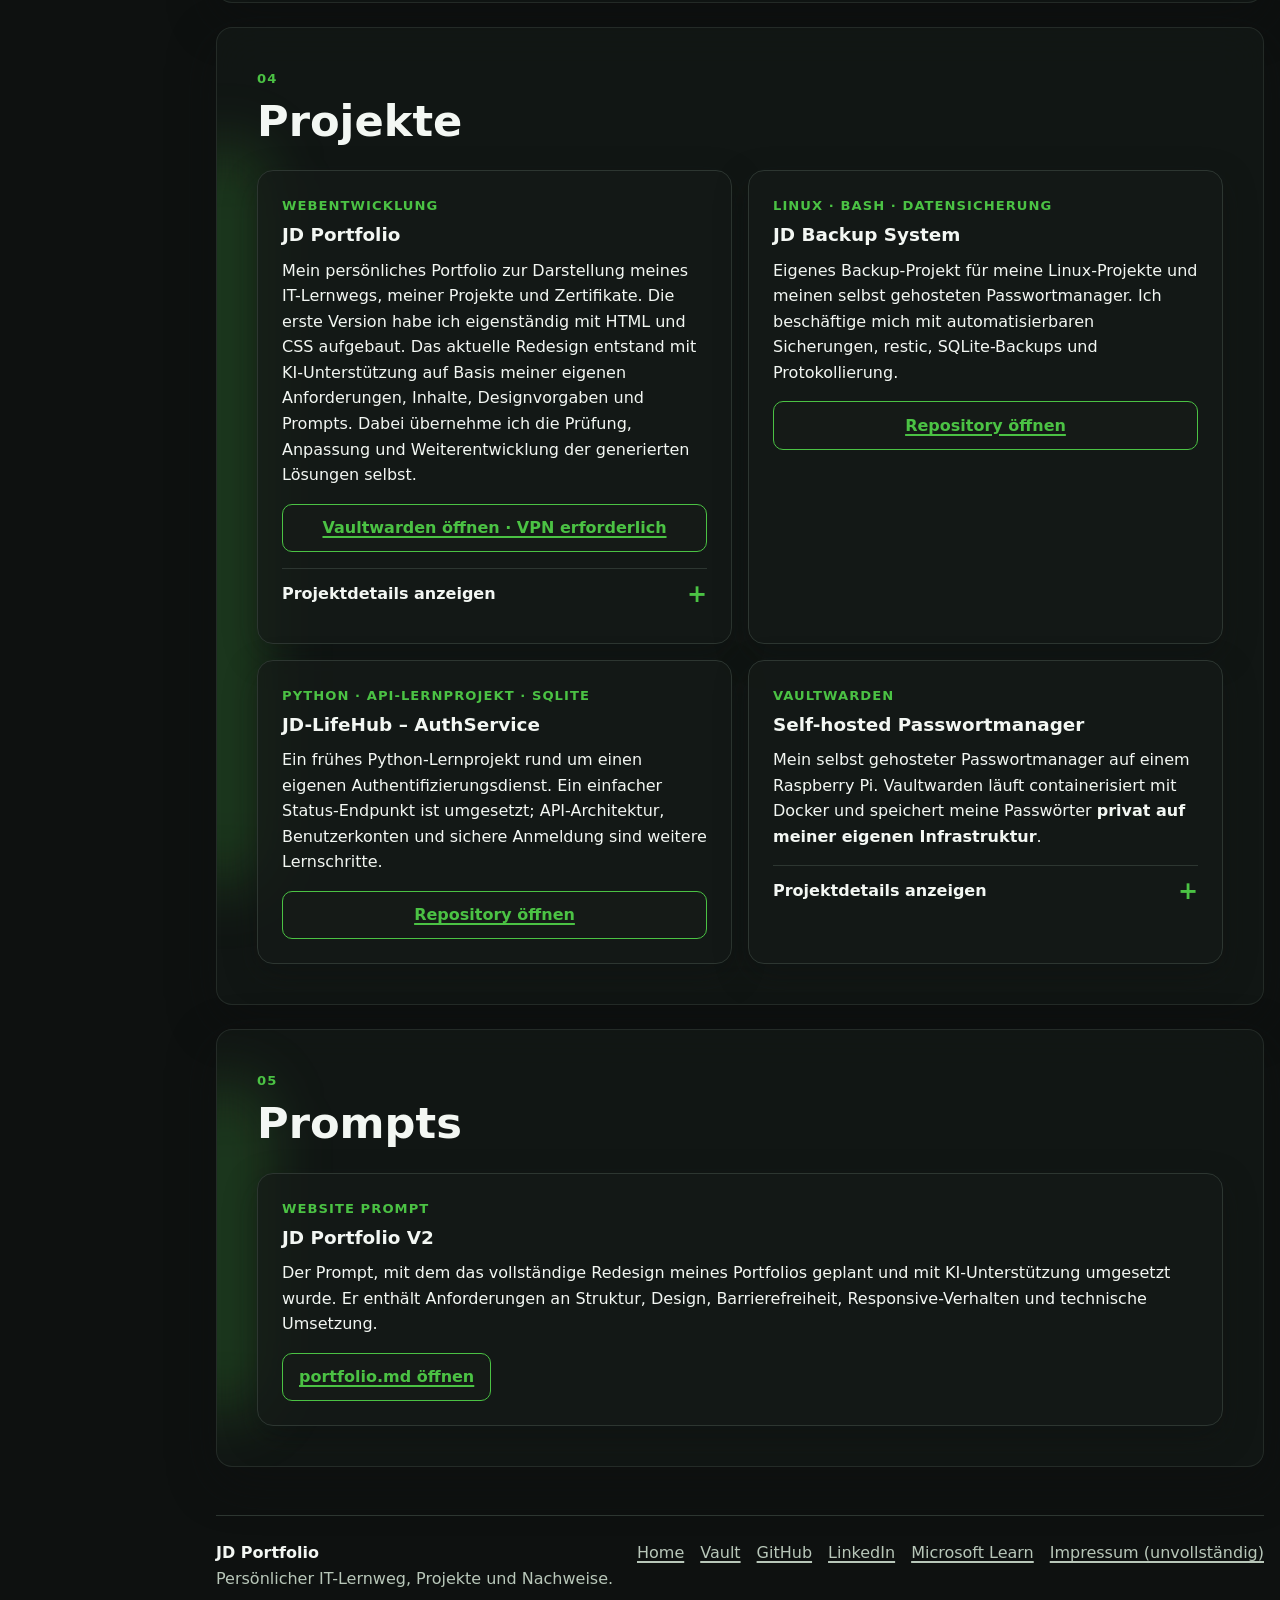
==== commit 7f946785: "fix: keep Vaultwarden visible in portfolio" ====
--- a/index.html
+++ b/index.html
@@ -537,6 +537,9 @@
               </p>
             </div>
 
+
+            <a class="button button-secondary" href="https://vault.jd-schuldt.de/" target="_blank" rel="noopener noreferrer" aria-label="Vaultwarden öffnen (nur über Heimnetz oder WireGuard erreichbar)">Vaultwarden öffnen · VPN erforderlich</a>
+
             <button
               class="accordion-trigger"
               type="button"
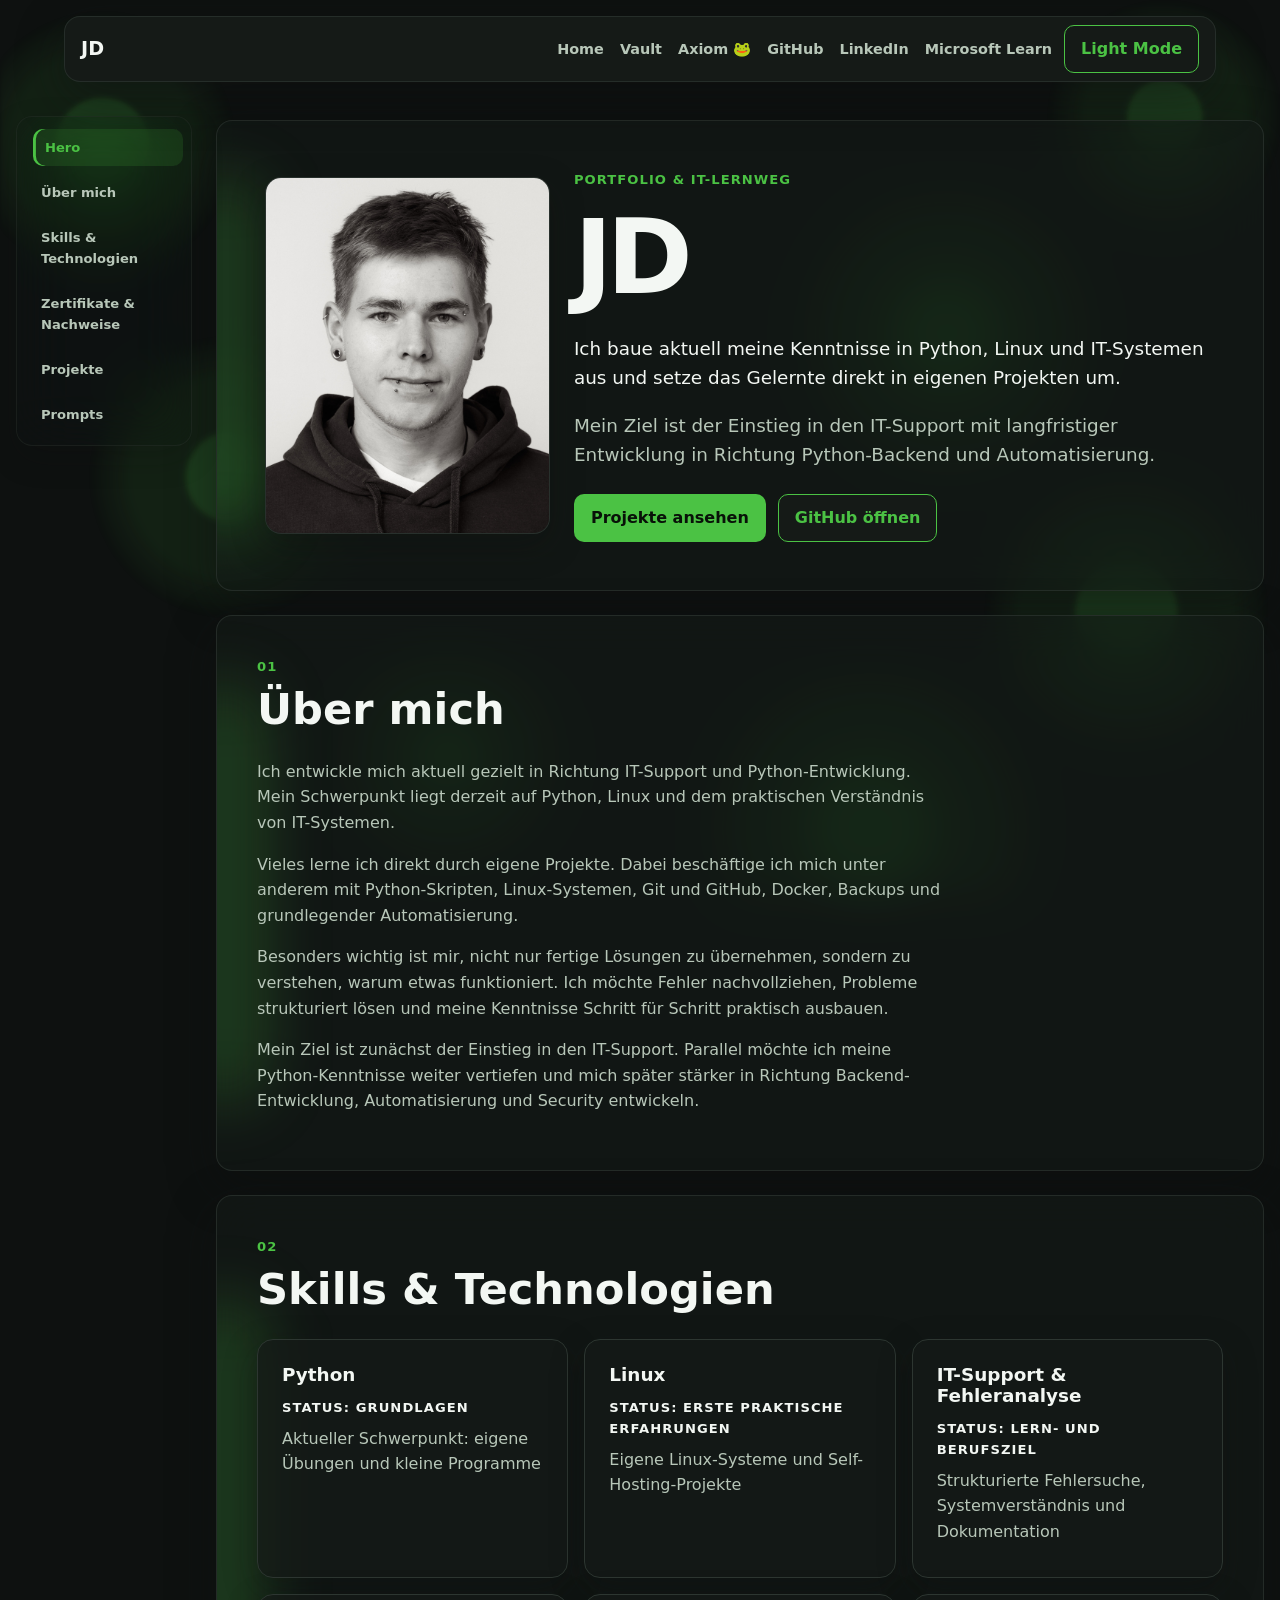
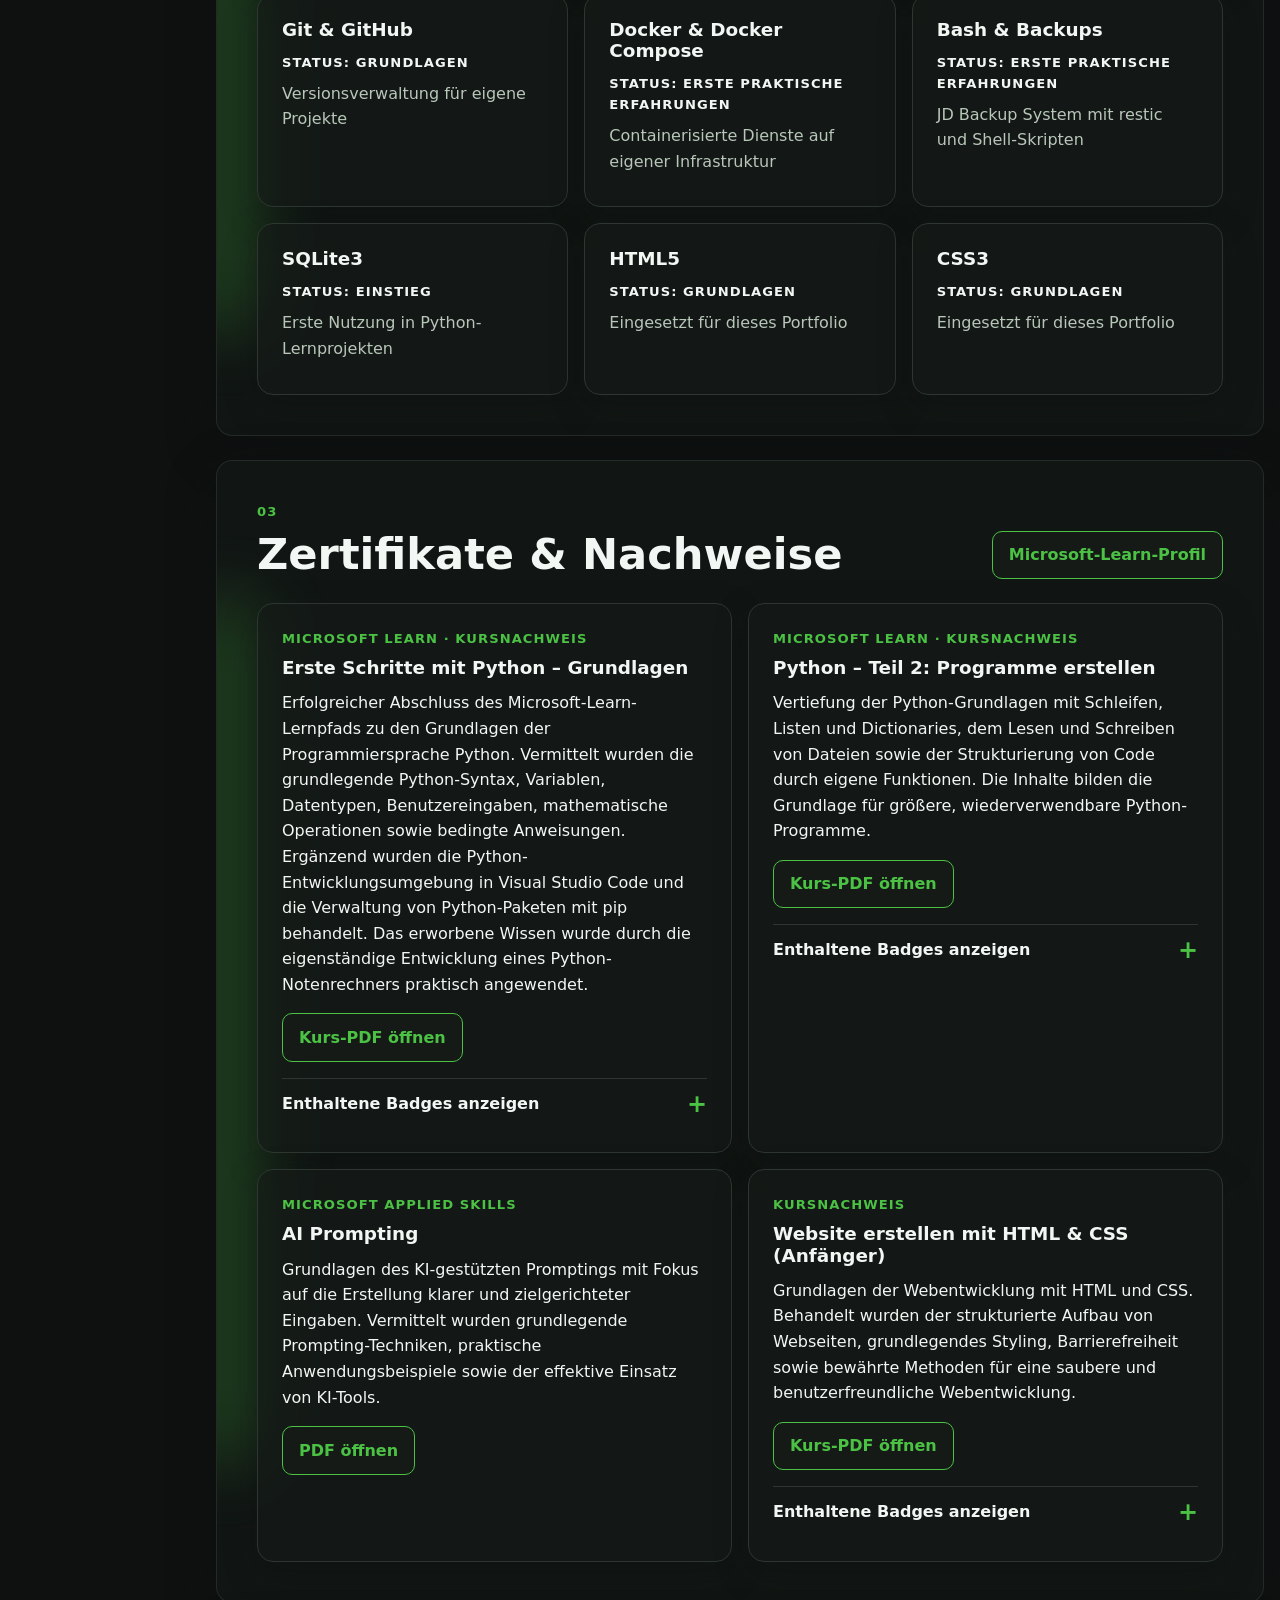
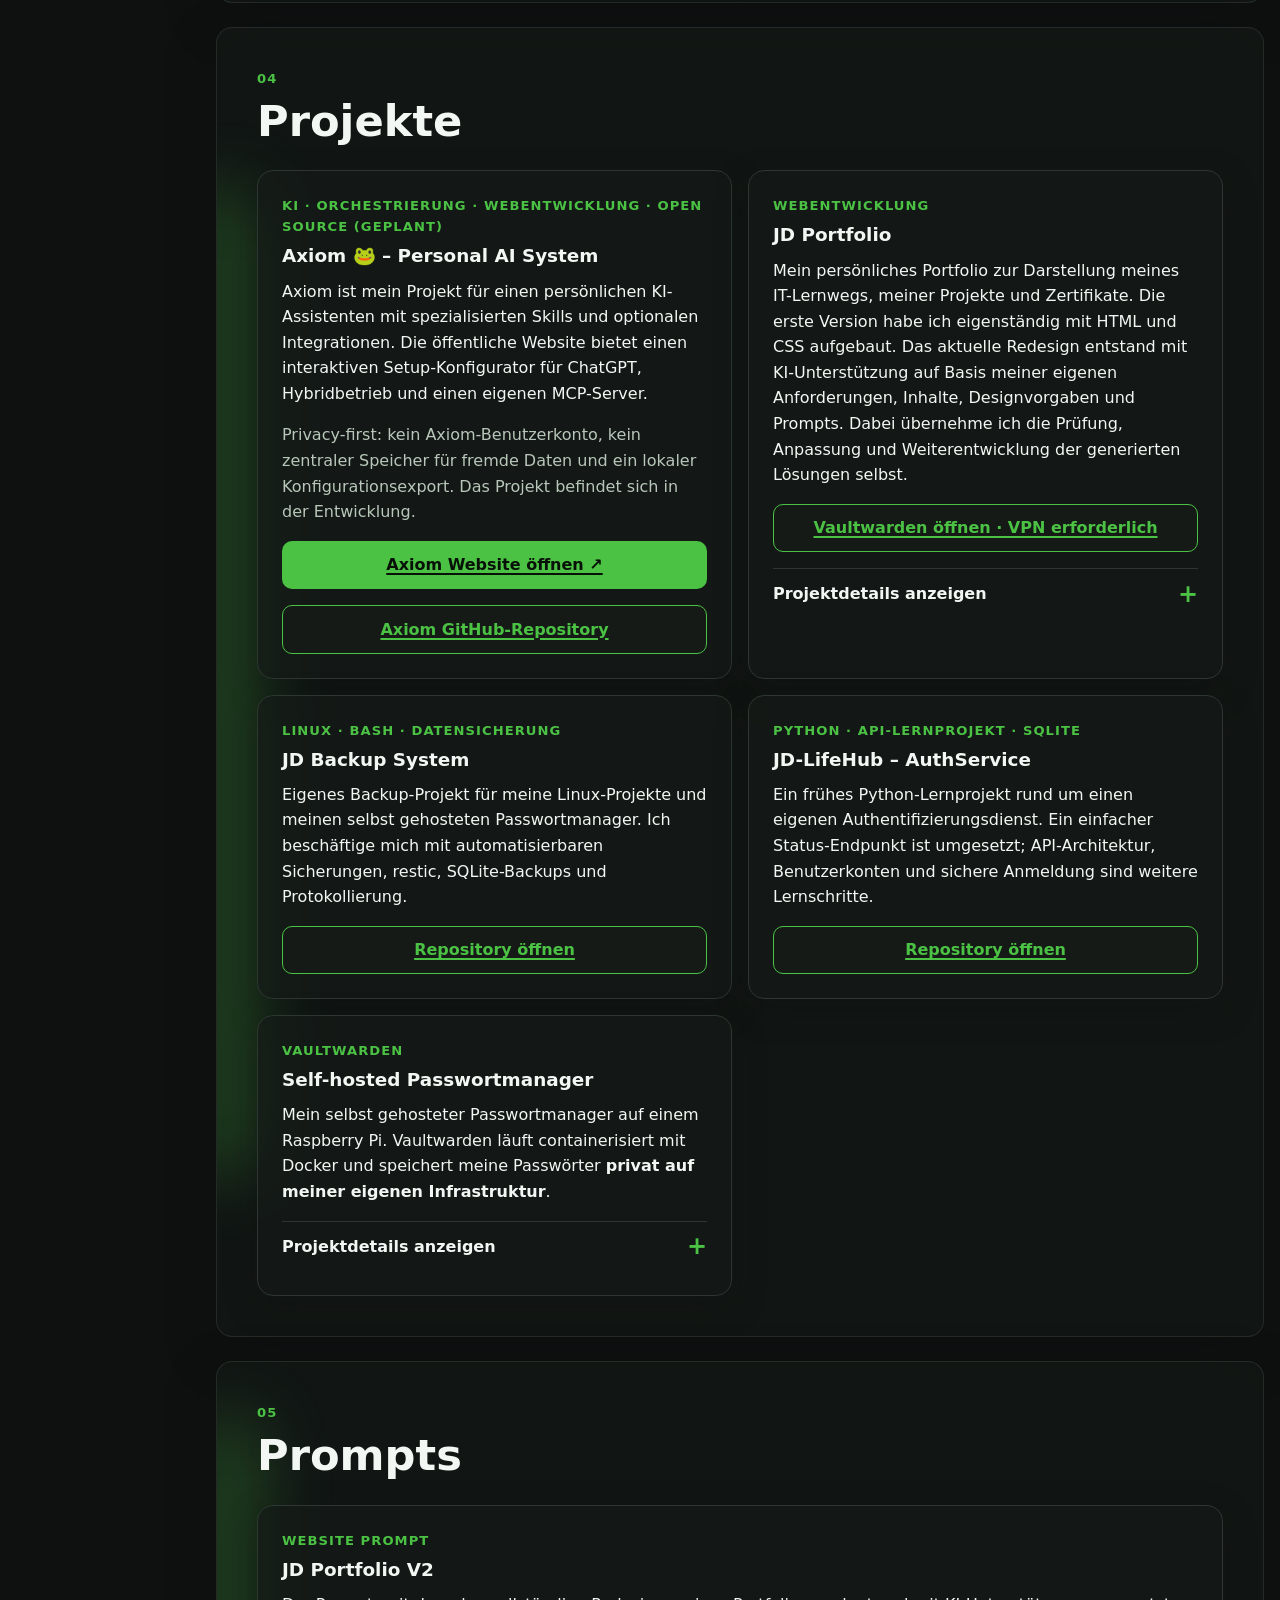
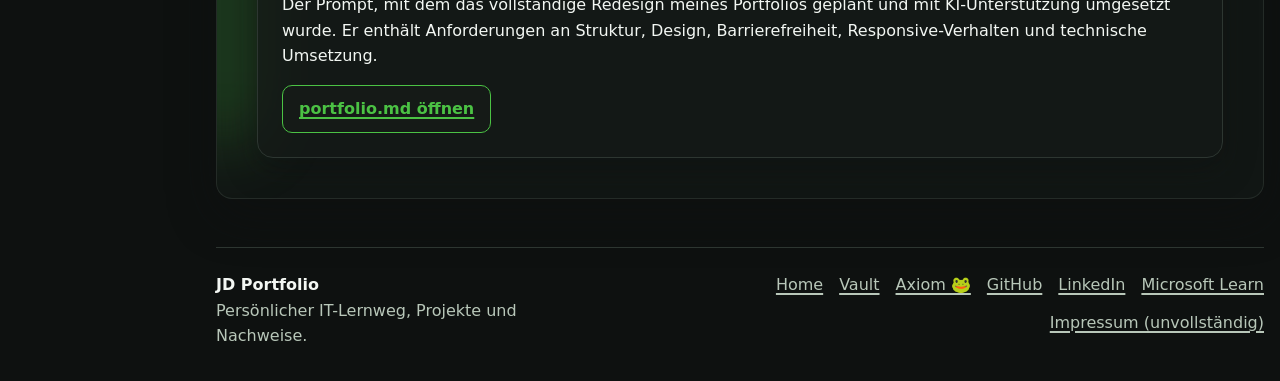
==== commit daf76d00: "feat: showcase Axiom privacy-first assistant on JD portfolio" ====
--- a/index.html
+++ b/index.html
@@ -520,6 +520,36 @@
         </div>
 
         <div class="card-grid project-grid">
+          <!-- PROJEKT: Axiom – öffentliches Privacy-first KI-Assistenten-Projekt -->
+          <article class="card project-card">
+            <div>
+              <p class="card-kicker">KI · Orchestrierung · Webentwicklung · Open Source (geplant)</p>
+              <h3>Axiom 🐸 – Personal AI System</h3>
+              <p>
+                Axiom ist mein Projekt für einen persönlichen KI-Assistenten mit
+                spezialisierten Skills und optionalen Integrationen. Die öffentliche
+                Website bietet einen interaktiven Setup-Konfigurator für ChatGPT,
+                Hybridbetrieb und einen eigenen MCP-Server.
+              </p>
+              <p class="muted">
+                Privacy-first: kein Axiom-Benutzerkonto, kein zentraler Speicher
+                für fremde Daten und ein lokaler Konfigurationsexport.
+                Das Projekt befindet sich in der Entwicklung.
+              </p>
+            </div>
+            <a class="button button-primary"
+               href="https://axiom.jd-schuldt.de/"
+               rel="noopener noreferrer">
+              Axiom Website öffnen ↗
+            </a>
+            <a class="button button-secondary"
+               href="https://github.com/JayD-labs/axiom-web"
+               target="_blank"
+               rel="noopener noreferrer">
+              Axiom GitHub-Repository
+            </a>
+          </article>
+
           <!-- PROJEKT: JD Portfolio -->
           <article class="card project-card">
             <div>
